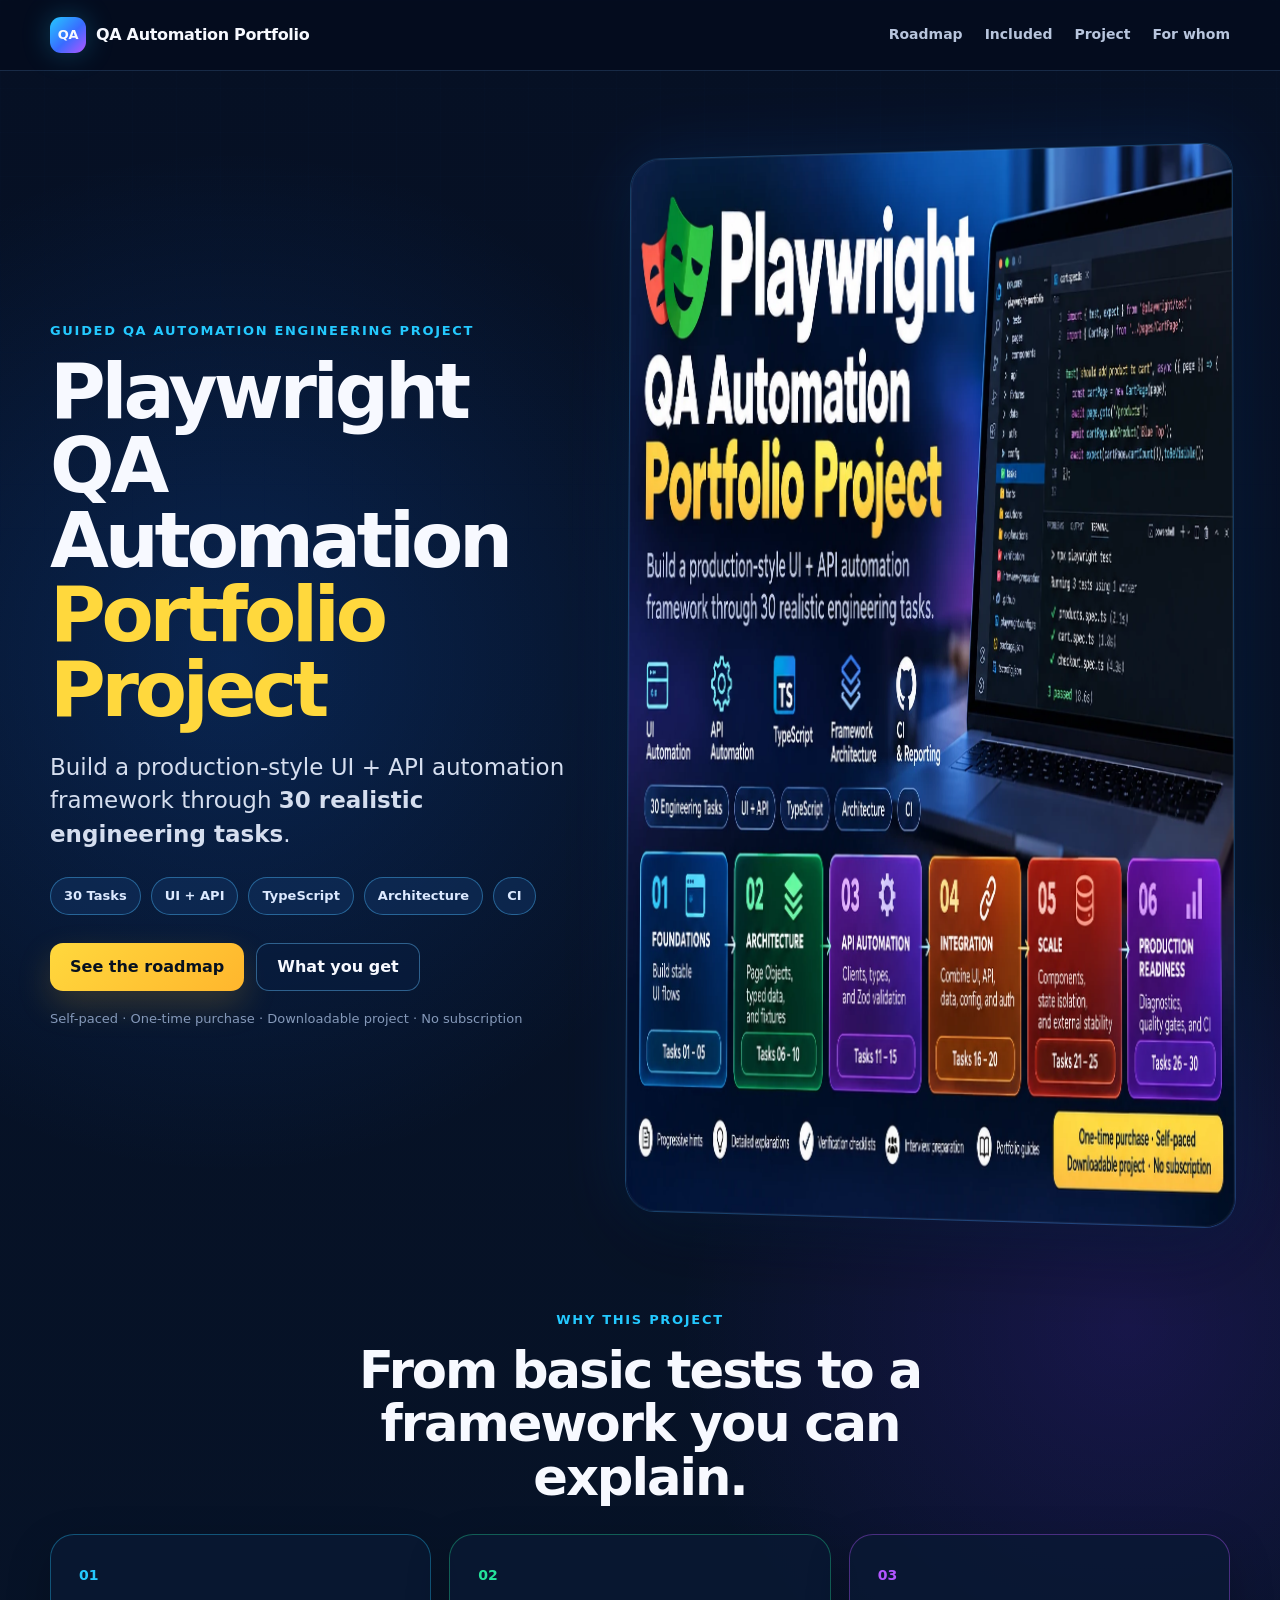
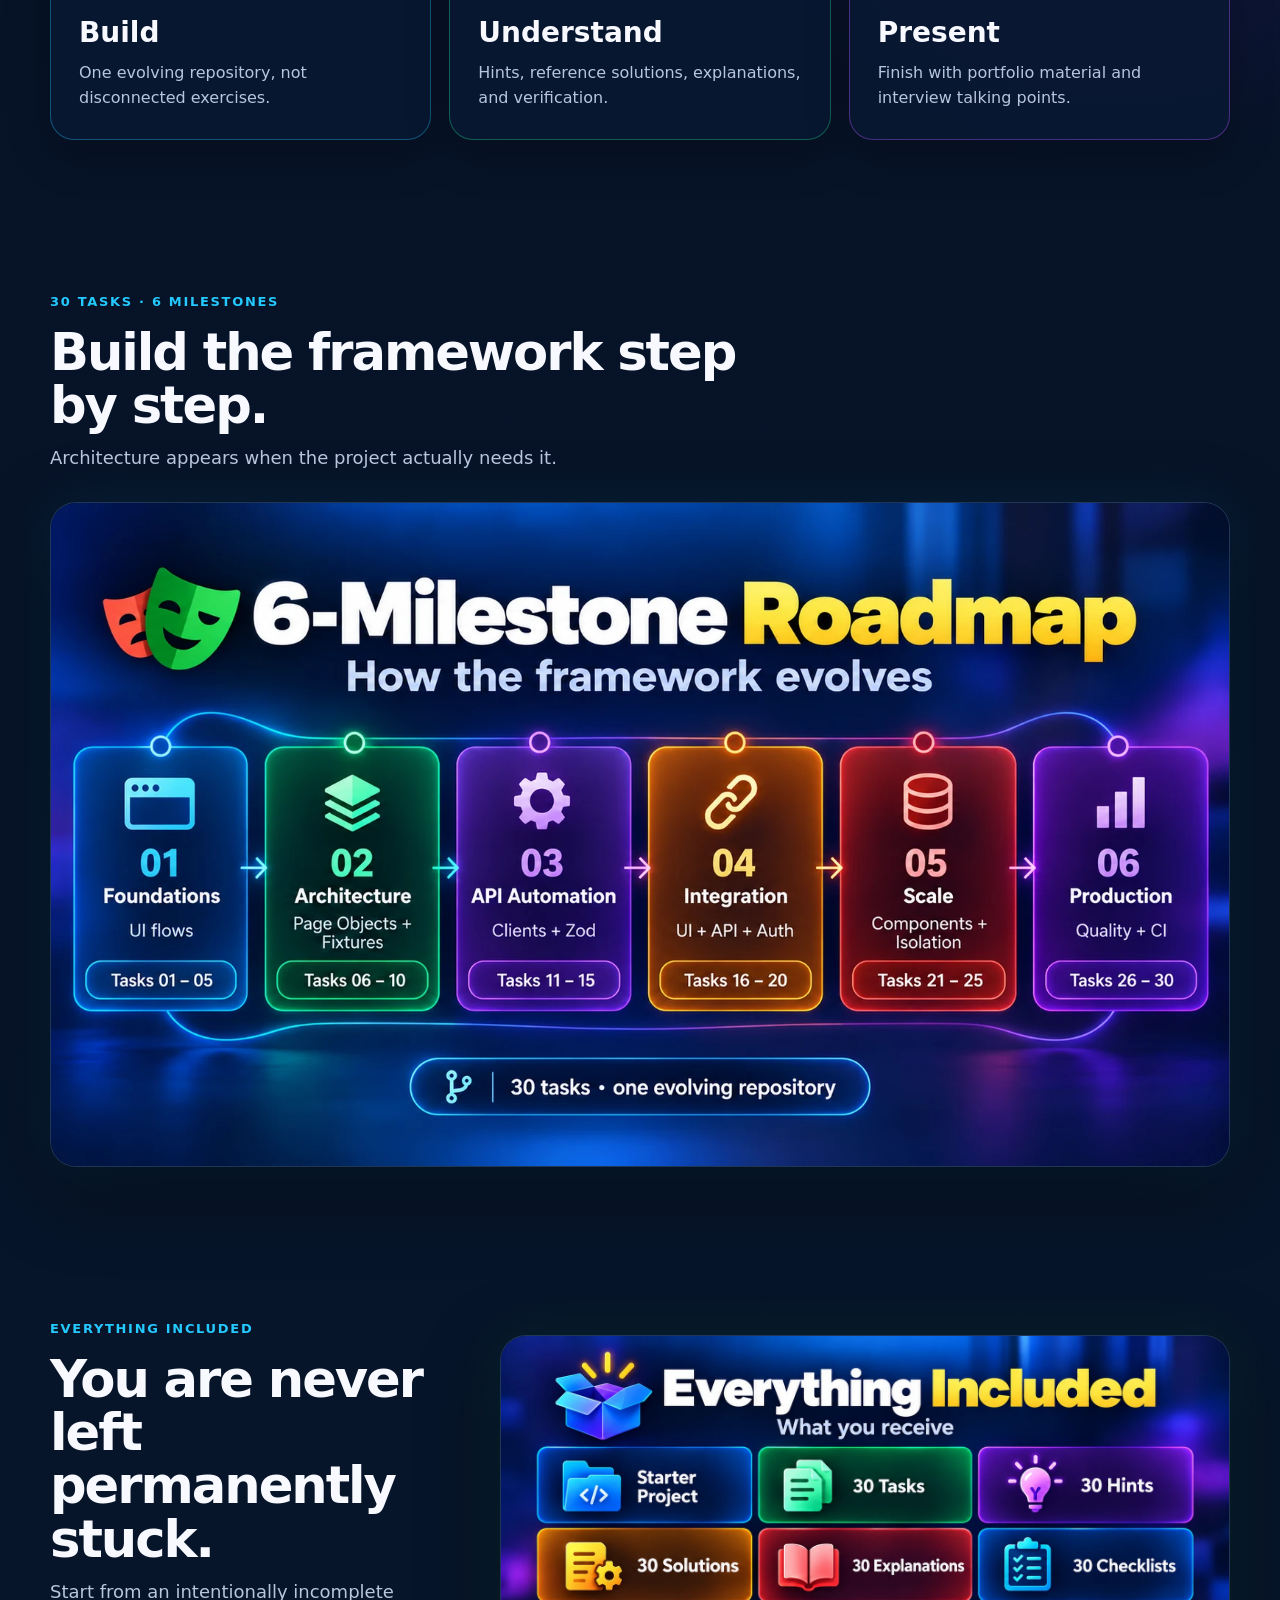
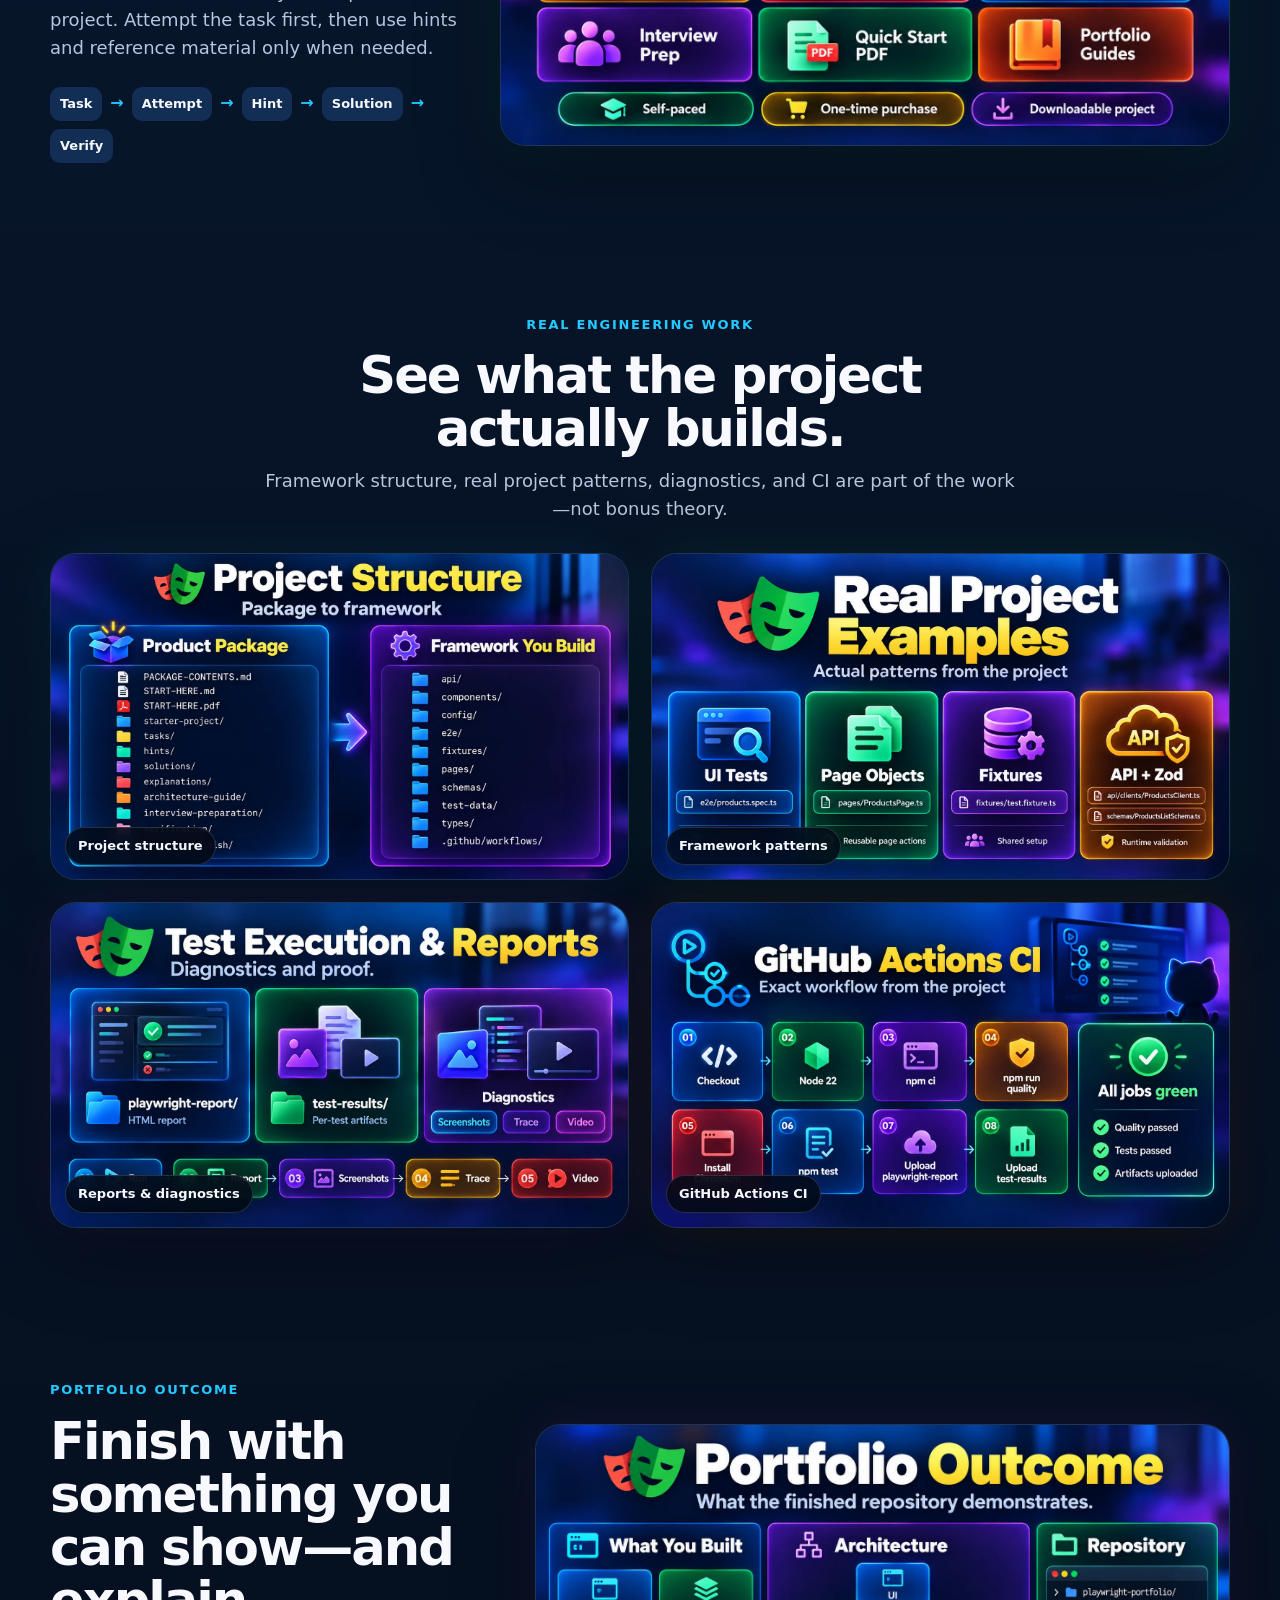
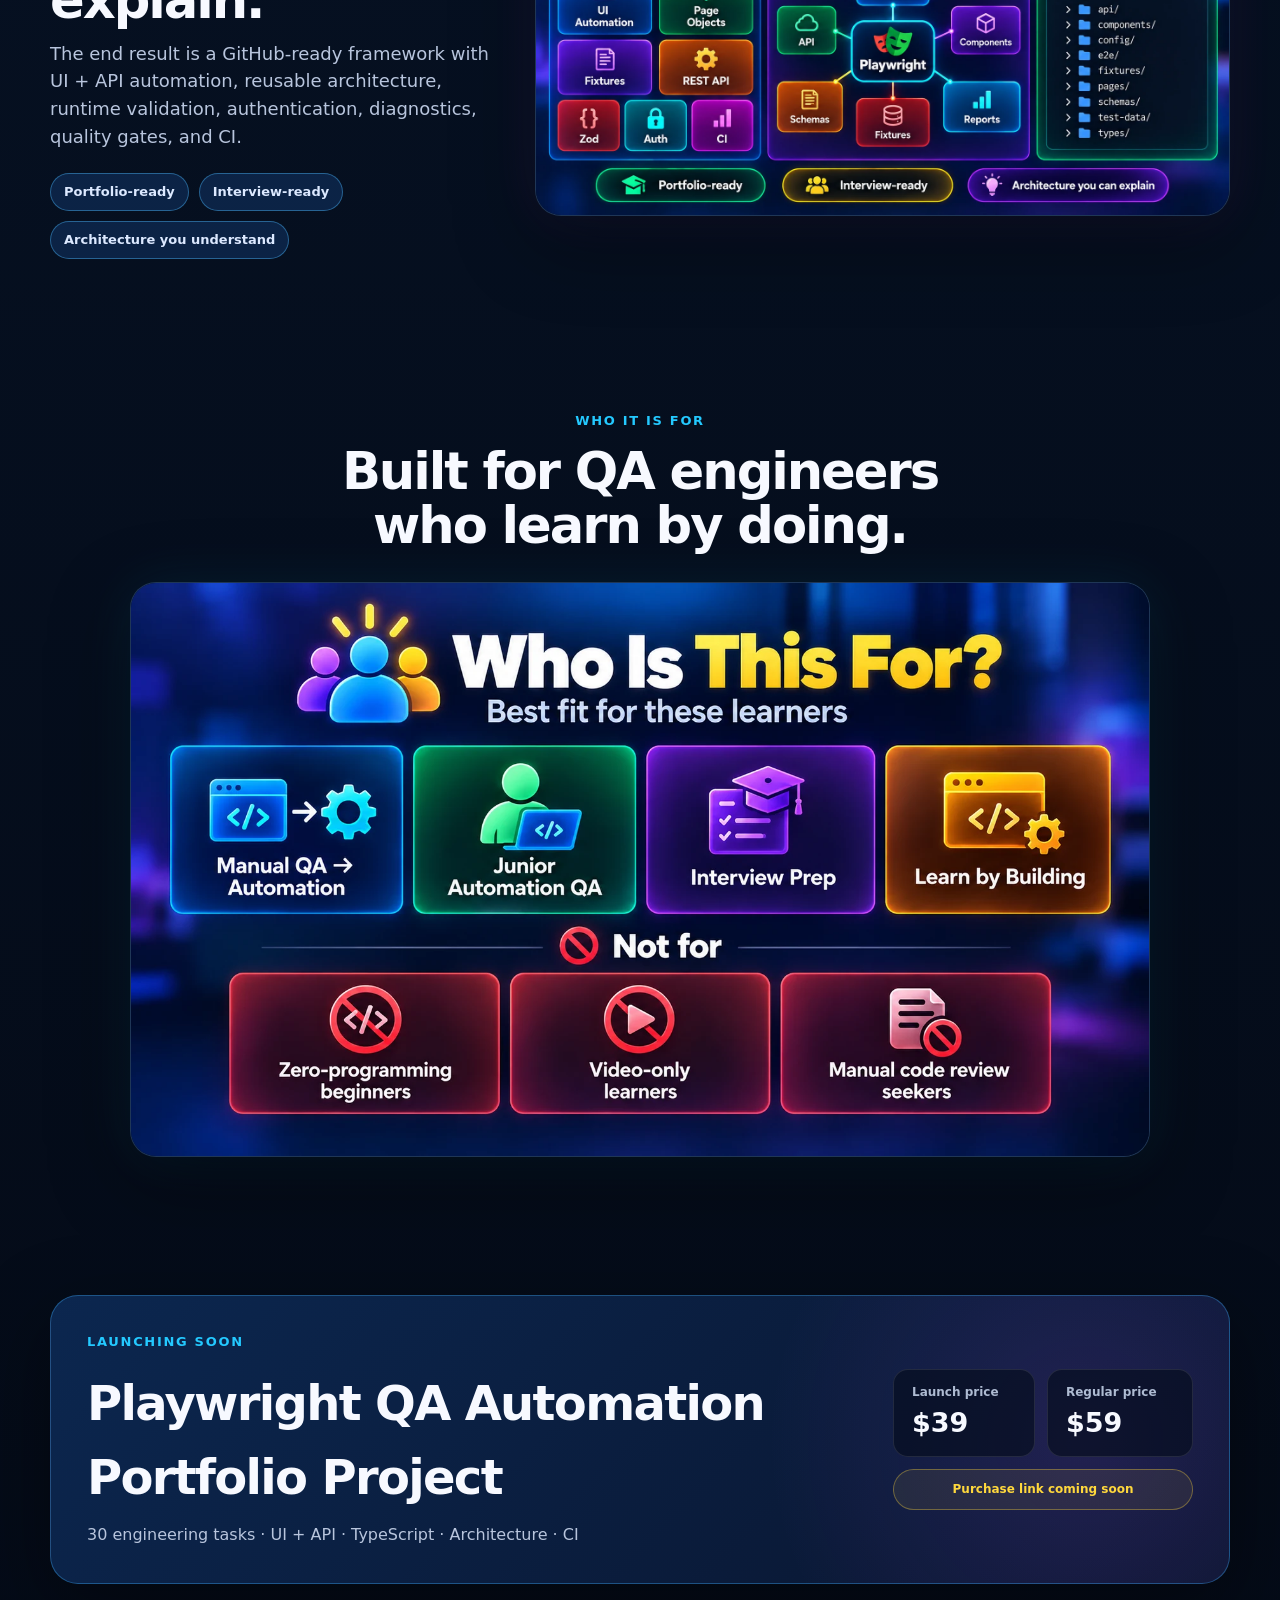
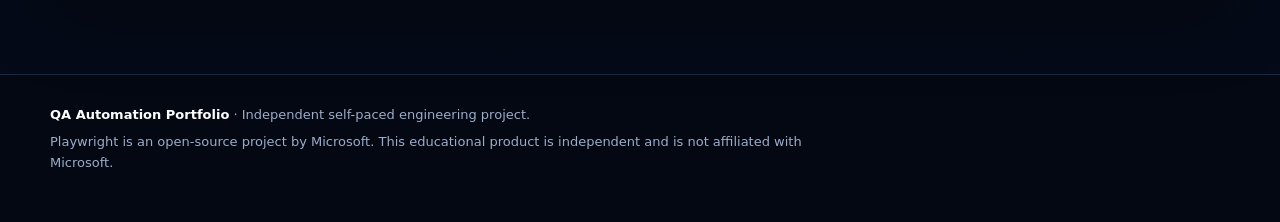
==== index.html @ 98fd11dc "Add files via upload" ====
<!doctype html>
<html lang="en">
<head>
  <meta charset="utf-8" />
  <meta name="viewport" content="width=device-width, initial-scale=1" />
  <meta name="theme-color" content="#071429" />
  <meta name="description" content="Playwright QA Automation Portfolio Project — a self-paced guided engineering project with 30 realistic tasks covering UI, API, architecture, diagnostics, quality, CI, and portfolio preparation." />
  <title>Playwright QA Automation Portfolio Project</title>
  <link rel="icon" href="assets/favicon.svg" type="image/svg+xml" />
  <link rel="stylesheet" href="styles.css" />
</head>
<body>
  <header class="site-header">
    <div class="shell nav-wrap">
      <a class="brand" href="#top" aria-label="QA Automation Portfolio home">
        <span class="brand-mark">QA</span>
        <span>QA Automation Portfolio</span>
      </a>
      <nav class="nav" aria-label="Primary navigation">
        <a href="#roadmap">Roadmap</a>
        <a href="#included">Included</a>
        <a href="#proof">Project</a>
        <a href="#audience">For whom</a>
      </nav>
    </div>
  </header>

  <main id="top">
    <section class="hero shell">
      <div class="hero-copy">
        <p class="eyebrow">Guided QA Automation Engineering Project</p>
        <h1>Playwright QA Automation <span>Portfolio Project</span></h1>
        <p class="hero-lead">
          Build a production-style UI + API automation framework through
          <strong>30 realistic engineering tasks</strong>.
        </p>
        <div class="chip-row" aria-label="Project topics">
          <span>30 Tasks</span>
          <span>UI + API</span>
          <span>TypeScript</span>
          <span>Architecture</span>
          <span>CI</span>
        </div>
        <div class="hero-actions">
          <a class="button primary" href="#roadmap">See the roadmap</a>
          <a class="button secondary" href="#included">What you get</a>
        </div>
        <p class="microcopy">Self-paced · One-time purchase · Downloadable project · No subscription</p>
      </div>
      <div class="hero-media">
        <img src="assets/hero.webp" alt="Playwright QA Automation Portfolio Project overview" width="1600" height="1067" />
      </div>
    </section>

    <section class="section shell compact-section" aria-labelledby="why-title">
      <div class="section-heading centered">
        <p class="eyebrow">Why this project</p>
        <h2 id="why-title">From basic tests to a framework you can explain.</h2>
      </div>
      <div class="benefit-grid">
        <article class="benefit card-blue">
          <span class="benefit-number">01</span>
          <h3>Build</h3>
          <p>One evolving repository, not disconnected exercises.</p>
        </article>
        <article class="benefit card-green">
          <span class="benefit-number">02</span>
          <h3>Understand</h3>
          <p>Hints, reference solutions, explanations, and verification.</p>
        </article>
        <article class="benefit card-purple">
          <span class="benefit-number">03</span>
          <h3>Present</h3>
          <p>Finish with portfolio material and interview talking points.</p>
        </article>
      </div>
    </section>

    <section id="roadmap" class="section shell">
      <div class="section-heading">
        <p class="eyebrow">30 tasks · 6 milestones</p>
        <h2>Build the framework step by step.</h2>
        <p>Architecture appears when the project actually needs it.</p>
      </div>
      <figure class="visual-frame glow-blue">
        <img src="assets/roadmap.webp" alt="Six milestone roadmap from Playwright foundations to production readiness" loading="lazy" />
      </figure>
    </section>

    <section id="included" class="section shell split-section">
      <div class="section-heading split-copy">
        <p class="eyebrow">Everything included</p>
        <h2>You are never left permanently stuck.</h2>
        <p>
          Start from an intentionally incomplete project. Attempt the task first,
          then use hints and reference material only when needed.
        </p>
        <div class="flow-line" aria-label="Recommended task flow">
          <span>Task</span><b>→</b><span>Attempt</span><b>→</b><span>Hint</span><b>→</b><span>Solution</span><b>→</b><span>Verify</span>
        </div>
      </div>
      <figure class="visual-frame glow-green">
        <img src="assets/included.webp" alt="Contents of the downloadable QA Automation project package" loading="lazy" />
      </figure>
    </section>

    <section id="proof" class="section shell">
      <div class="section-heading centered narrow">
        <p class="eyebrow">Real engineering work</p>
        <h2>See what the project actually builds.</h2>
        <p>Framework structure, real project patterns, diagnostics, and CI are part of the work—not bonus theory.</p>
      </div>

      <div class="proof-grid">
        <figure class="visual-frame proof-card glow-blue">
          <img src="assets/structure.webp" alt="Product package and final framework folder structure" loading="lazy" />
          <figcaption>Project structure</figcaption>
        </figure>
        <figure class="visual-frame proof-card glow-green">
          <img src="assets/examples.webp" alt="Examples of UI tests, Page Objects, fixtures, API client and Zod validation" loading="lazy" />
          <figcaption>Framework patterns</figcaption>
        </figure>
        <figure class="visual-frame proof-card glow-purple">
          <img src="assets/reports.webp" alt="Playwright reports and diagnostics workflow" loading="lazy" />
          <figcaption>Reports & diagnostics</figcaption>
        </figure>
        <figure class="visual-frame proof-card glow-orange">
          <img src="assets/ci.webp" alt="GitHub Actions CI workflow for the project" loading="lazy" />
          <figcaption>GitHub Actions CI</figcaption>
        </figure>
      </div>
    </section>

    <section class="section shell outcome-section">
      <div class="section-heading split-copy">
        <p class="eyebrow">Portfolio outcome</p>
        <h2>Finish with something you can show—and explain.</h2>
        <p>
          The end result is a GitHub-ready framework with UI + API automation,
          reusable architecture, runtime validation, authentication, diagnostics,
          quality gates, and CI.
        </p>
        <div class="outcome-tags">
          <span>Portfolio-ready</span>
          <span>Interview-ready</span>
          <span>Architecture you understand</span>
        </div>
      </div>
      <figure class="visual-frame glow-purple">
        <img src="assets/portfolio.webp" alt="Portfolio outcome of the Playwright QA Automation project" loading="lazy" />
      </figure>
    </section>

    <section id="audience" class="section shell">
      <div class="section-heading centered">
        <p class="eyebrow">Who it is for</p>
        <h2>Built for QA engineers who learn by doing.</h2>
      </div>
      <figure class="visual-frame glow-blue audience-frame">
        <img src="assets/audience.webp" alt="Audience fit: Manual QA moving to automation, Junior Automation QA, interview preparation, and hands-on learners" loading="lazy" />
      </figure>
    </section>

    <section class="section shell final-cta">
      <div>
        <p class="eyebrow">Launching soon</p>
        <h2>Playwright QA Automation Portfolio Project</h2>
        <p>30 engineering tasks · UI + API · TypeScript · Architecture · CI</p>
      </div>
      <div class="price-card">
        <div><span>Launch price</span><strong>$39</strong></div>
        <div><span>Regular price</span><strong>$59</strong></div>
        <span class="status-pill">Purchase link coming soon</span>
      </div>
    </section>
  </main>

  <footer class="site-footer">
    <div class="shell footer-inner">
      <p><strong>QA Automation Portfolio</strong> · Independent self-paced engineering project.</p>
      <p class="footer-note">Playwright is an open-source project by Microsoft. This educational product is independent and is not affiliated with Microsoft.</p>
    </div>
  </footer>
</body>
</html>
---- styles.css ----
:root {
  --bg: #050d1d;
  --bg-2: #08162e;
  --panel: rgba(10, 25, 52, 0.78);
  --panel-strong: rgba(10, 24, 49, 0.94);
  --text: #f7f9ff;
  --muted: #b8c5dd;
  --blue: #24c9ff;
  --green: #24e49b;
  --purple: #b356ff;
  --orange: #ff9d2d;
  --yellow: #ffd83d;
  --red: #ff5068;
  --line: rgba(120, 181, 255, 0.18);
  --shadow: 0 24px 80px rgba(0, 0, 0, 0.38);
  --radius: 24px;
  --shell: 1180px;
}

* { box-sizing: border-box; }
html { scroll-behavior: smooth; }
body {
  margin: 0;
  color: var(--text);
  background:
    radial-gradient(circle at 18% 10%, rgba(21, 116, 255, 0.20), transparent 32rem),
    radial-gradient(circle at 88% 20%, rgba(113, 43, 255, 0.16), transparent 28rem),
    linear-gradient(180deg, #061024 0%, #07152a 48%, #040a16 100%);
  font-family: Inter, ui-sans-serif, system-ui, -apple-system, BlinkMacSystemFont, "Segoe UI", sans-serif;
  line-height: 1.55;
  overflow-x: hidden;
}
body::before {
  content: "";
  position: fixed;
  inset: 0;
  pointer-events: none;
  opacity: .20;
  background-image:
    linear-gradient(rgba(95, 172, 255, .08) 1px, transparent 1px),
    linear-gradient(90deg, rgba(95, 172, 255, .08) 1px, transparent 1px);
  background-size: 44px 44px;
  mask-image: linear-gradient(to bottom, black, transparent 78%);
}
img { display: block; max-width: 100%; }
a { color: inherit; }
.shell { width: min(var(--shell), calc(100% - 40px)); margin-inline: auto; }

.site-header {
  position: sticky;
  top: 0;
  z-index: 20;
  backdrop-filter: blur(16px);
  background: rgba(5, 13, 29, .76);
  border-bottom: 1px solid var(--line);
}
.nav-wrap {
  min-height: 70px;
  display: flex;
  align-items: center;
  justify-content: space-between;
  gap: 24px;
}
.brand {
  display: inline-flex;
  align-items: center;
  gap: 10px;
  text-decoration: none;
  font-weight: 800;
  letter-spacing: -.02em;
}
.brand-mark {
  display: grid;
  place-items: center;
  width: 36px;
  height: 36px;
  border-radius: 11px;
  background: linear-gradient(135deg, var(--blue), #396bff 55%, var(--purple));
  box-shadow: 0 0 28px rgba(36, 201, 255, .26);
  font-size: 13px;
}
.nav { display: flex; gap: 22px; flex-wrap: wrap; }
.nav a { color: var(--muted); text-decoration: none; font-size: 14px; font-weight: 700; }
.nav a:hover { color: white; }

.hero {
  min-height: 720px;
  padding-block: 76px 56px;
  display: grid;
  grid-template-columns: .92fr 1.08fr;
  align-items: center;
  gap: 54px;
}
.hero-copy { position: relative; z-index: 2; }
.eyebrow {
  margin: 0 0 14px;
  color: var(--blue);
  font-size: 13px;
  font-weight: 900;
  letter-spacing: .13em;
  text-transform: uppercase;
}
h1, h2, h3, p { margin-top: 0; }
h1 {
  margin-bottom: 24px;
  font-size: clamp(44px, 6vw, 76px);
  line-height: .98;
  letter-spacing: -.055em;
}
h1 span { color: var(--yellow); }
.hero-lead {
  max-width: 650px;
  margin-bottom: 26px;
  color: #d5deef;
  font-size: clamp(18px, 2vw, 23px);
  line-height: 1.45;
}
.chip-row, .outcome-tags {
  display: flex;
  gap: 10px;
  flex-wrap: wrap;
}
.chip-row span, .outcome-tags span {
  padding: 8px 13px;
  border: 1px solid rgba(77, 188, 255, .42);
  border-radius: 999px;
  background: rgba(16, 47, 91, .65);
  color: #dce9ff;
  font-size: 13px;
  font-weight: 800;
}
.hero-actions { display: flex; gap: 12px; margin-top: 28px; flex-wrap: wrap; }
.button {
  display: inline-flex;
  align-items: center;
  justify-content: center;
  min-height: 48px;
  padding: 0 20px;
  border-radius: 13px;
  text-decoration: none;
  font-weight: 900;
  transition: transform .18s ease, box-shadow .18s ease, border-color .18s ease;
}
.button:hover { transform: translateY(-2px); }
.button.primary {
  color: #07111f;
  background: linear-gradient(135deg, var(--yellow), #ffb62d);
  box-shadow: 0 14px 34px rgba(255, 190, 35, .18);
}
.button.secondary { border: 1px solid rgba(101, 194, 255, .42); background: rgba(9, 29, 61, .72); }
.microcopy { margin-top: 18px; color: #8599b9; font-size: 13px; }
.hero-media {
  position: relative;
  border-radius: 30px;
  overflow: hidden;
  box-shadow: var(--shadow), 0 0 70px rgba(26, 116, 255, .18);
  border: 1px solid rgba(63, 169, 255, .32);
  transform: perspective(1300px) rotateY(-4deg) rotateX(1deg);
}
.hero-media::after {
  content: "";
  position: absolute;
  inset: 0;
  border-radius: inherit;
  box-shadow: inset 0 0 0 1px rgba(255,255,255,.05);
  pointer-events: none;
}

.section { padding-block: 76px; position: relative; }
.compact-section { padding-top: 38px; }
.section-heading { max-width: 700px; margin-bottom: 30px; }
.section-heading.centered { text-align: center; margin-inline: auto; }
.section-heading.narrow { max-width: 760px; }
.section-heading h2 {
  margin-bottom: 12px;
  font-size: clamp(34px, 4vw, 54px);
  line-height: 1.04;
  letter-spacing: -.04em;
}
.section-heading p:not(.eyebrow) { color: var(--muted); font-size: 18px; }

.benefit-grid { display: grid; grid-template-columns: repeat(3, 1fr); gap: 18px; }
.benefit {
  min-height: 190px;
  padding: 28px;
  border-radius: var(--radius);
  background: var(--panel);
  border: 1px solid rgba(255,255,255,.08);
  box-shadow: 0 16px 44px rgba(0,0,0,.22);
}
.benefit-number { display: inline-block; margin-bottom: 24px; font-weight: 900; font-size: 14px; }
.benefit h3 { margin-bottom: 7px; font-size: 28px; }
.benefit p { margin: 0; color: var(--muted); }
.card-blue { border-color: rgba(36,201,255,.35); }
.card-blue .benefit-number { color: var(--blue); }
.card-green { border-color: rgba(36,228,155,.35); }
.card-green .benefit-number { color: var(--green); }
.card-purple { border-color: rgba(179,86,255,.38); }
.card-purple .benefit-number { color: var(--purple); }

.visual-frame {
  margin: 0;
  overflow: hidden;
  border-radius: 26px;
  background: #071226;
  border: 1px solid rgba(118, 181, 255, .22);
  box-shadow: var(--shadow);
}
.visual-frame img { width: 100%; height: auto; }
.glow-blue { box-shadow: var(--shadow), 0 0 54px rgba(36,201,255,.10); }
.glow-green { box-shadow: var(--shadow), 0 0 54px rgba(36,228,155,.09); }
.glow-purple { box-shadow: var(--shadow), 0 0 54px rgba(179,86,255,.10); }
.glow-orange { box-shadow: var(--shadow), 0 0 54px rgba(255,157,45,.09); }

.split-section, .outcome-section {
  display: grid;
  grid-template-columns: .72fr 1.28fr;
  gap: 40px;
  align-items: center;
}
.outcome-section { grid-template-columns: .78fr 1.22fr; }
.split-copy { margin-bottom: 0; }
.flow-line {
  display: flex;
  align-items: center;
  flex-wrap: wrap;
  gap: 8px;
  margin-top: 25px;
}
.flow-line span { padding: 7px 10px; border-radius: 10px; background: rgba(24,57,105,.7); font-weight: 800; font-size: 13px; }
.flow-line b { color: var(--blue); }

.proof-grid { display: grid; grid-template-columns: repeat(2, minmax(0, 1fr)); gap: 22px; }
.proof-card { position: relative; }
.proof-card figcaption {
  position: absolute;
  left: 14px;
  bottom: 14px;
  padding: 8px 12px;
  border-radius: 999px;
  background: rgba(3, 10, 23, .86);
  border: 1px solid rgba(255,255,255,.14);
  font-size: 13px;
  font-weight: 900;
  backdrop-filter: blur(10px);
}
.outcome-tags { margin-top: 22px; }
.audience-frame { max-width: 1020px; margin-inline: auto; }

.final-cta {
  margin-block: 62px 90px;
  padding: 36px;
  display: grid;
  grid-template-columns: 1fr auto;
  gap: 30px;
  align-items: center;
  border-radius: 28px;
  background:
    radial-gradient(circle at 88% 50%, rgba(179,86,255,.14), transparent 20rem),
    linear-gradient(135deg, rgba(12, 41, 83, .94), rgba(10, 22, 48, .94));
  border: 1px solid rgba(64, 178, 255, .35);
  box-shadow: var(--shadow);
}
.final-cta h2 { margin-bottom: 8px; font-size: clamp(30px, 4vw, 48px); letter-spacing: -.035em; }
.final-cta p:not(.eyebrow) { color: var(--muted); margin-bottom: 0; }
.price-card { display: grid; grid-template-columns: repeat(2, auto); gap: 12px; min-width: 300px; }
.price-card > div {
  display: grid;
  padding: 13px 18px;
  border-radius: 15px;
  background: rgba(5, 13, 29, .66);
  border: 1px solid rgba(255,255,255,.10);
}
.price-card span { color: #aebbd2; font-size: 12px; font-weight: 800; }
.price-card strong { font-size: 27px; }
.status-pill {
  grid-column: 1 / -1;
  padding: 10px 14px;
  text-align: center;
  border-radius: 999px;
  border: 1px solid rgba(255,216,61,.35);
  background: rgba(255,216,61,.08);
  color: var(--yellow) !important;
}

.site-footer { border-top: 1px solid var(--line); background: rgba(3,8,18,.62); }
.footer-inner { padding-block: 30px 42px; }
.footer-inner p { margin-bottom: 7px; color: #9cadc8; font-size: 13px; }
.footer-inner strong { color: white; }
.footer-note { max-width: 760px; }

@media (max-width: 960px) {
  .nav { display: none; }
  .hero { min-height: 0; grid-template-columns: 1fr; padding-top: 56px; }
  .hero-media { transform: none; max-width: 820px; }
  .benefit-grid { grid-template-columns: 1fr; }
  .split-section, .outcome-section { grid-template-columns: 1fr; }
  .split-copy { max-width: 760px; }
  .final-cta { grid-template-columns: 1fr; }
  .price-card { width: fit-content; }
}

@media (max-width: 720px) {
  .shell { width: min(100% - 24px, var(--shell)); }
  .site-header { position: relative; }
  .nav-wrap { min-height: 62px; }
  .brand { font-size: 14px; }
  .hero { padding-block: 42px 34px; gap: 34px; }
  h1 { font-size: clamp(42px, 14vw, 62px); }
  .hero-lead { font-size: 18px; }
  .section { padding-block: 52px; }
  .section-heading h2 { font-size: 36px; }
  .proof-grid { grid-template-columns: 1fr; }
  .final-cta { margin-block: 36px 60px; padding: 24px; }
  .price-card { grid-template-columns: 1fr 1fr; min-width: 0; width: 100%; }
}

@media (prefers-reduced-motion: reduce) {
  html { scroll-behavior: auto; }
  .button { transition: none; }
}
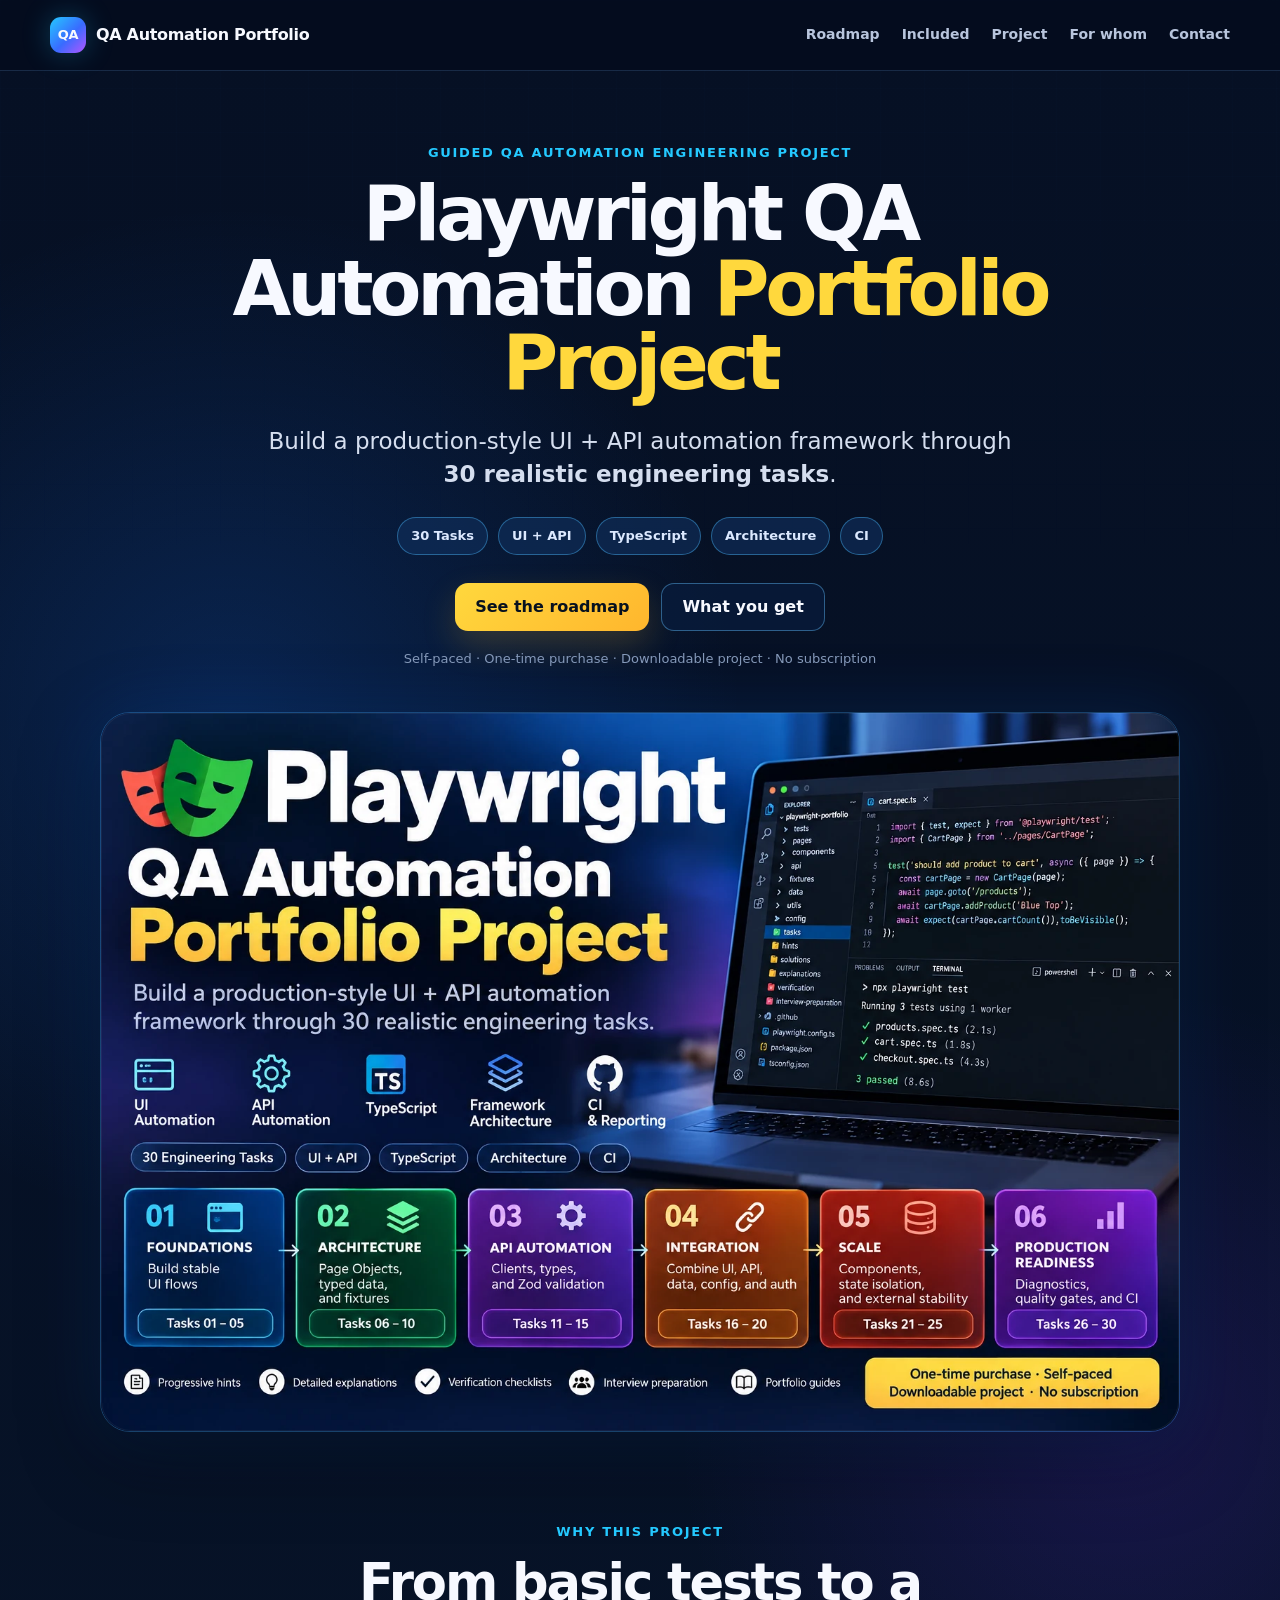
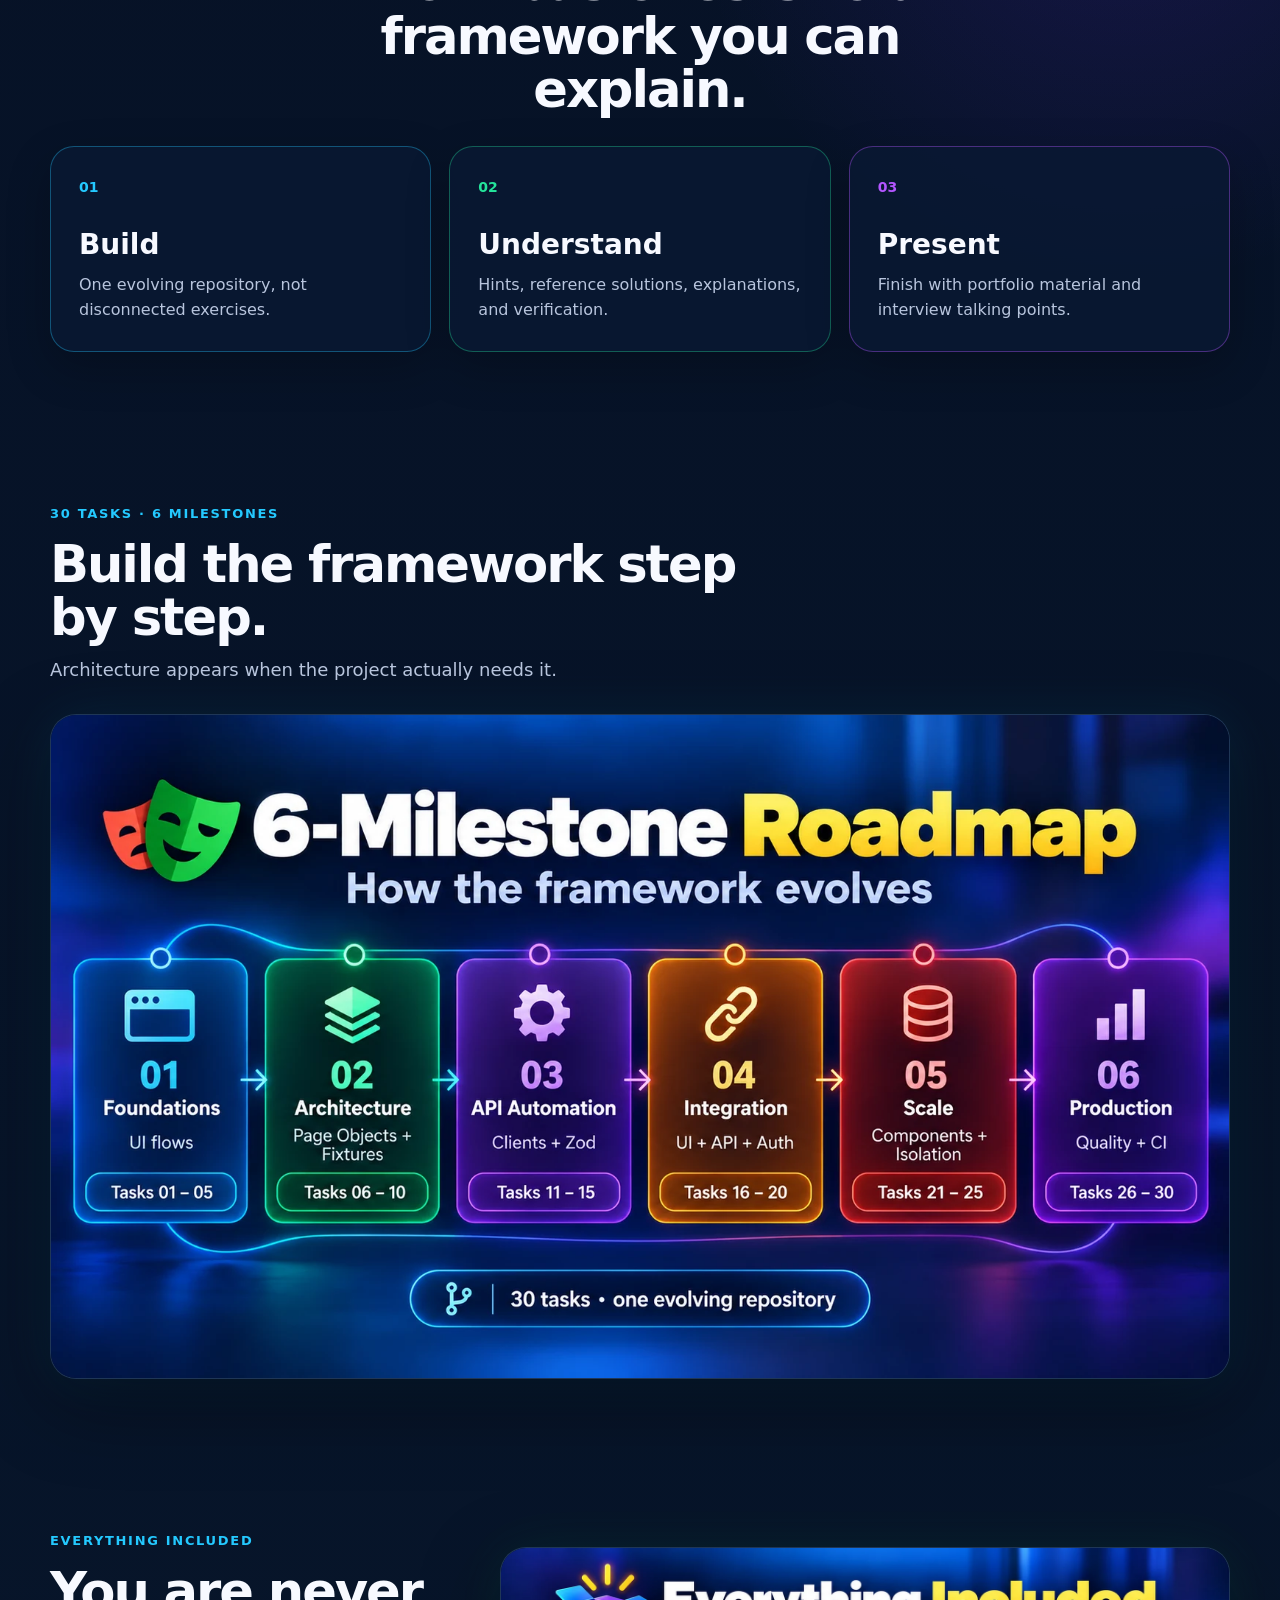
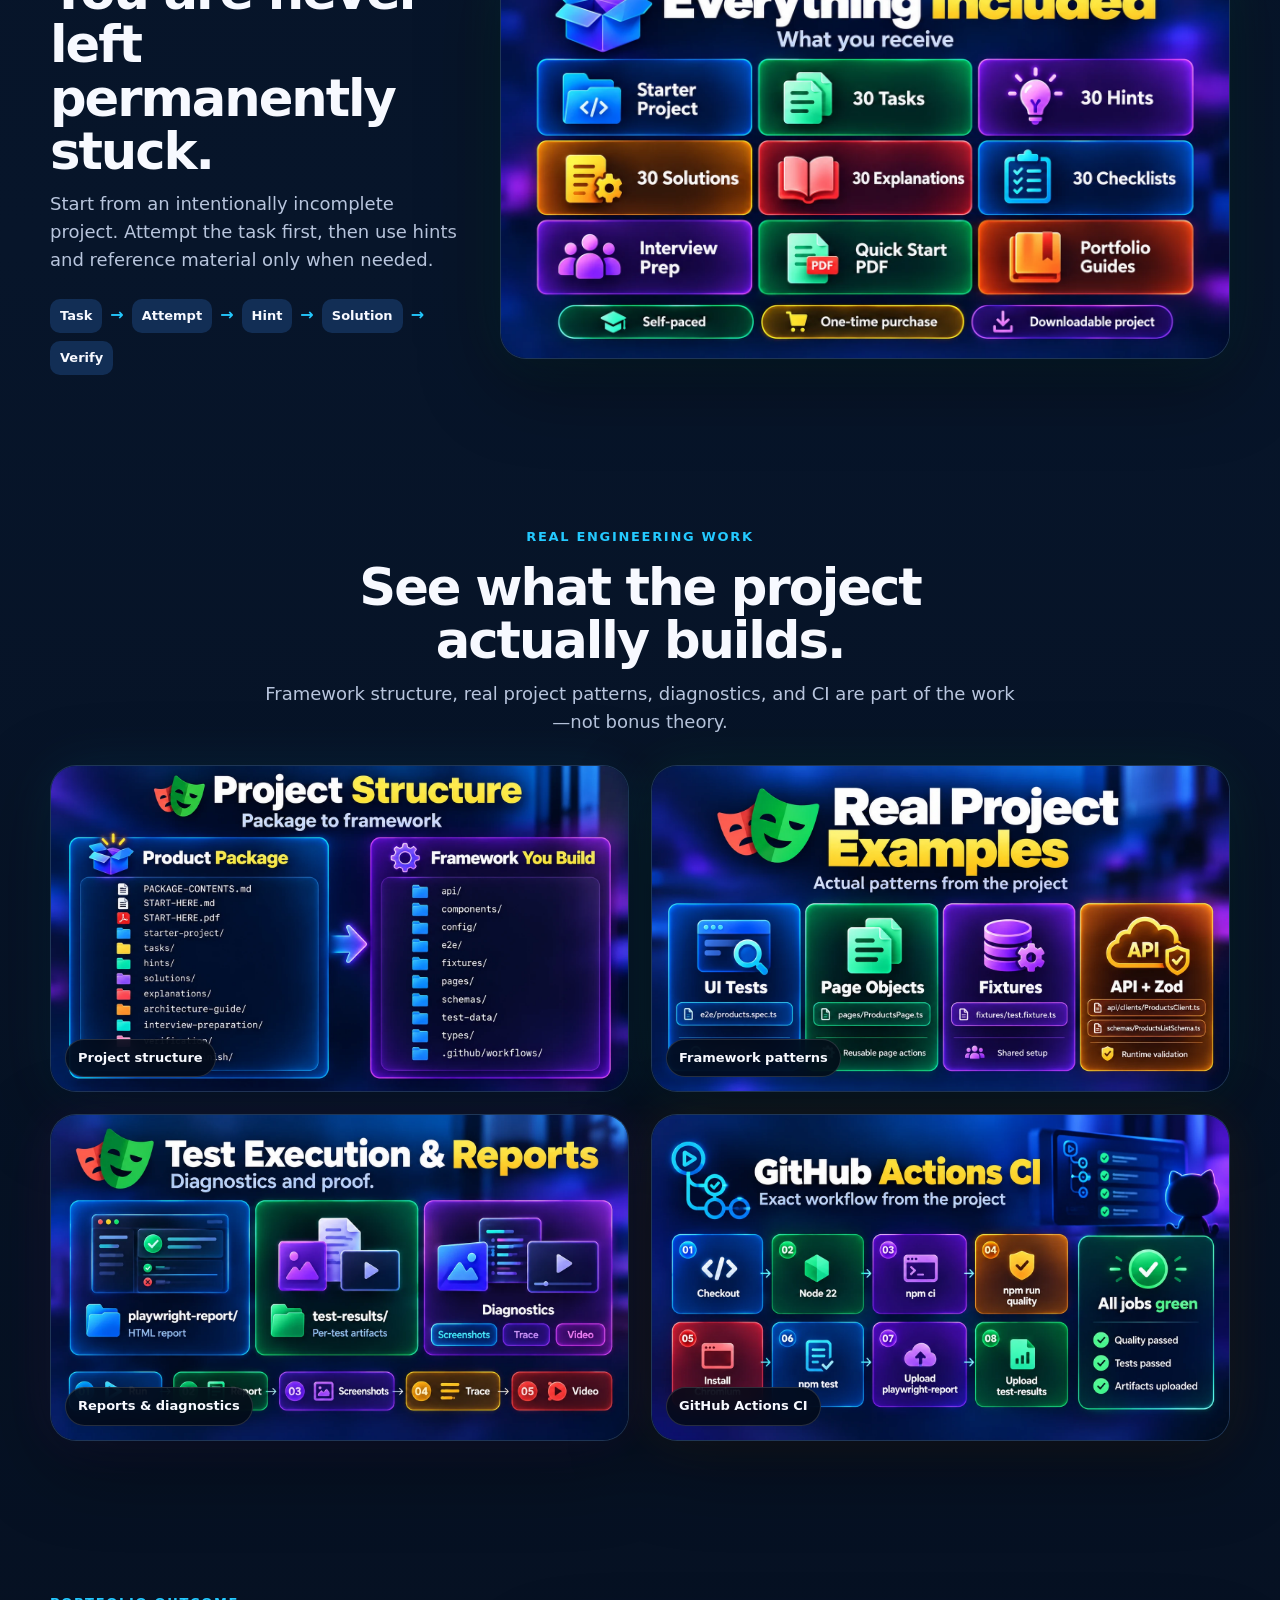
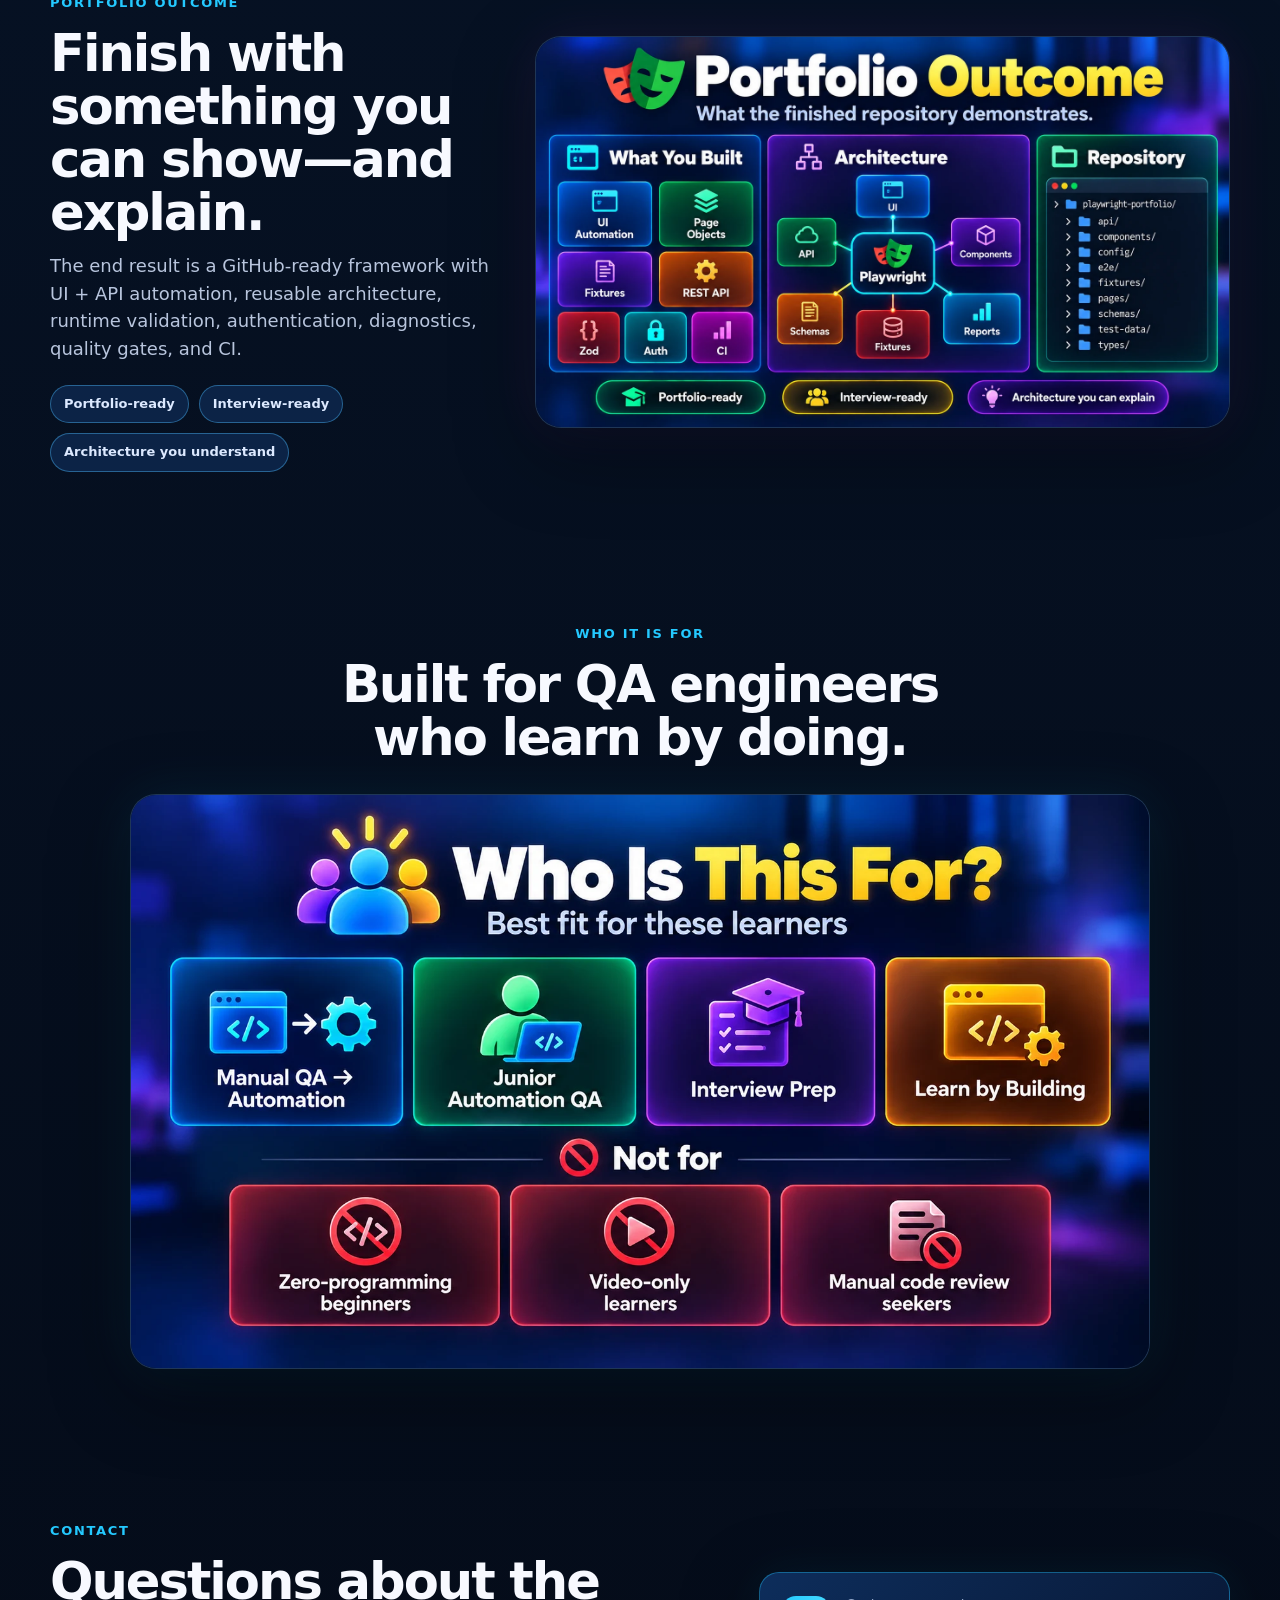
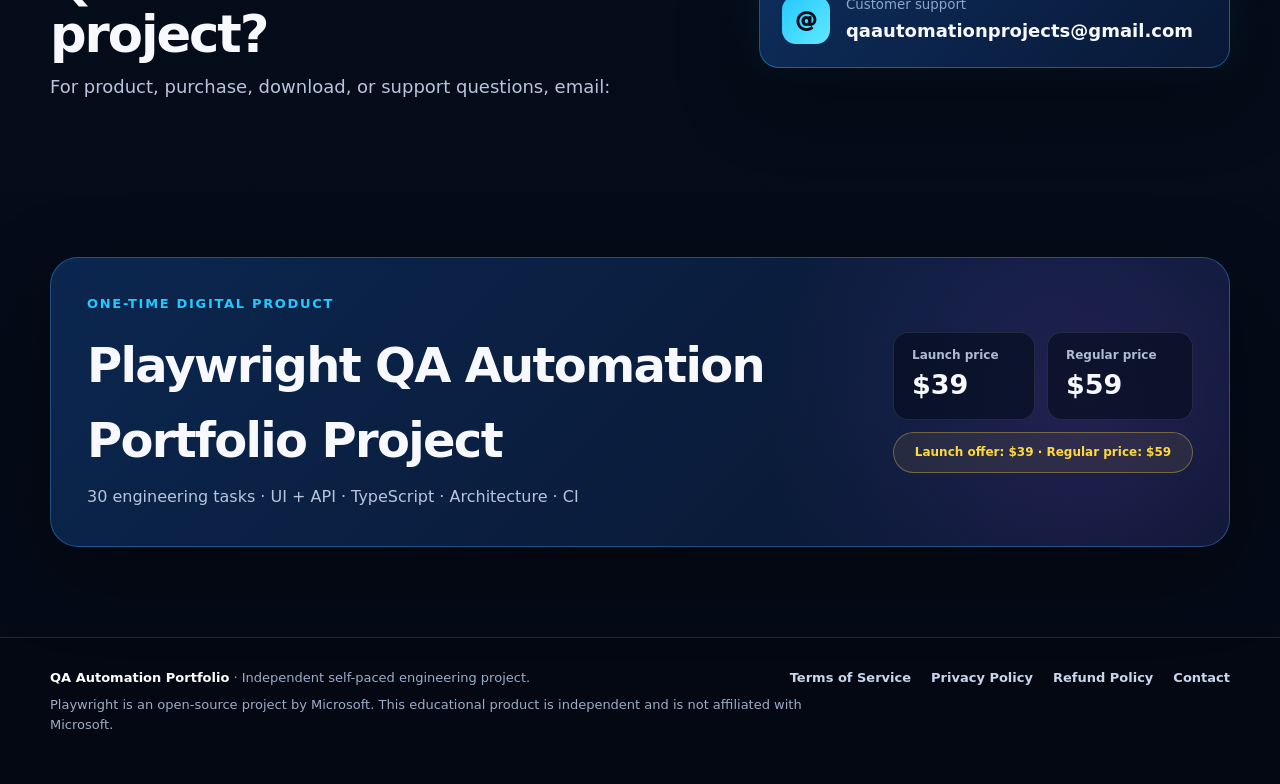
==== commit ba1742b9: "Add files via upload" ====
--- a/index.html
+++ b/index.html
@@ -21,6 +21,7 @@
         <a href="#included">Included</a>
         <a href="#proof">Project</a>
         <a href="#audience">For whom</a>
+        <a href="#contact">Contact</a>
       </nav>
     </div>
   </header>
@@ -47,8 +48,22 @@
         </div>
         <p class="microcopy">Self-paced · One-time purchase · Downloadable project · No subscription</p>
       </div>
-      <div class="hero-media">
+      <div class="hero-media hero-media-desktop">
         <img src="assets/hero.webp" alt="Playwright QA Automation Portfolio Project overview" width="1600" height="1067" />
+      </div>
+
+      <div class="mobile-hero-summary" aria-label="Project summary">
+        <div class="mobile-summary-main">
+          <span class="mobile-summary-number">30</span>
+          <span class="mobile-summary-label">Engineering Tasks</span>
+        </div>
+        <p>One evolving Playwright repository.</p>
+        <div class="mobile-summary-grid">
+          <span>UI + API</span>
+          <span>TypeScript</span>
+          <span>Architecture</span>
+          <span>CI</span>
+        </div>
       </div>
     </section>
 
@@ -161,23 +176,47 @@
       </figure>
     </section>
 
+
+    <section id="contact" class="section shell contact-section">
+      <div class="section-heading">
+        <p class="eyebrow">Contact</p>
+        <h2>Questions about the project?</h2>
+        <p>For product, purchase, download, or support questions, email:</p>
+      </div>
+      <a class="contact-card" href="mailto:qaautomationprojects@gmail.com">
+        <span class="contact-icon" aria-hidden="true">@</span>
+        <span>
+          <small>Customer support</small>
+          <strong>qaautomationprojects@gmail.com</strong>
+        </span>
+      </a>
+    </section>
+
     <section class="section shell final-cta">
       <div>
-        <p class="eyebrow">Launching soon</p>
+        <p class="eyebrow">One-time digital product</p>
         <h2>Playwright QA Automation Portfolio Project</h2>
         <p>30 engineering tasks · UI + API · TypeScript · Architecture · CI</p>
       </div>
       <div class="price-card">
         <div><span>Launch price</span><strong>$39</strong></div>
         <div><span>Regular price</span><strong>$59</strong></div>
-        <span class="status-pill">Purchase link coming soon</span>
+        <span class="status-pill">Launch offer: $39 · Regular price: $59</span>
       </div>
     </section>
   </main>
 
   <footer class="site-footer">
     <div class="shell footer-inner">
-      <p><strong>QA Automation Portfolio</strong> · Independent self-paced engineering project.</p>
+      <div class="footer-top">
+        <p><strong>QA Automation Portfolio</strong> · Independent self-paced engineering project.</p>
+        <nav class="footer-links" aria-label="Legal and contact links">
+          <a href="terms.html">Terms of Service</a>
+          <a href="privacy.html">Privacy Policy</a>
+          <a href="refunds.html">Refund Policy</a>
+          <a href="mailto:qaautomationprojects@gmail.com">Contact</a>
+        </nav>
+      </div>
       <p class="footer-note">Playwright is an open-source project by Microsoft. This educational product is independent and is not affiliated with Microsoft.</p>
     </div>
   </footer>
--- a/styles.css
+++ b/styles.css
@@ -84,14 +84,19 @@
 .nav a:hover { color: white; }
 
 .hero {
-  min-height: 720px;
-  padding-block: 76px 56px;
-  display: grid;
-  grid-template-columns: .92fr 1.08fr;
-  align-items: center;
-  gap: 54px;
-}
-.hero-copy { position: relative; z-index: 2; }
+  padding-block: 72px 52px;
+  display: flex;
+  flex-direction: column;
+  align-items: stretch;
+  gap: 42px;
+}
+.hero-copy {
+  position: relative;
+  z-index: 2;
+  width: min(920px, 100%);
+  margin-inline: auto;
+  text-align: center;
+}
 .eyebrow {
   margin: 0 0 14px;
   color: var(--blue);
@@ -109,8 +114,8 @@
 }
 h1 span { color: var(--yellow); }
 .hero-lead {
-  max-width: 650px;
-  margin-bottom: 26px;
+  max-width: 760px;
+  margin: 0 auto 26px;
   color: #d5deef;
   font-size: clamp(18px, 2vw, 23px);
   line-height: 1.45;
@@ -120,6 +125,7 @@
   gap: 10px;
   flex-wrap: wrap;
 }
+.hero .chip-row { justify-content: center; }
 .chip-row span, .outcome-tags span {
   padding: 8px 13px;
   border: 1px solid rgba(77, 188, 255, .42);
@@ -129,7 +135,7 @@
   font-size: 13px;
   font-weight: 800;
 }
-.hero-actions { display: flex; gap: 12px; margin-top: 28px; flex-wrap: wrap; }
+.hero-actions { display: flex; gap: 12px; margin-top: 28px; flex-wrap: wrap; justify-content: center; }
 .button {
   display: inline-flex;
   align-items: center;
@@ -148,14 +154,19 @@
   box-shadow: 0 14px 34px rgba(255, 190, 35, .18);
 }
 .button.secondary { border: 1px solid rgba(101, 194, 255, .42); background: rgba(9, 29, 61, .72); }
-.microcopy { margin-top: 18px; color: #8599b9; font-size: 13px; }
+.microcopy { margin: 18px auto 0; color: #8599b9; font-size: 13px; }
 .hero-media {
   position: relative;
+  width: min(1080px, 100%);
+  margin-inline: auto;
   border-radius: 30px;
   overflow: hidden;
   box-shadow: var(--shadow), 0 0 70px rgba(26, 116, 255, .18);
   border: 1px solid rgba(63, 169, 255, .32);
-  transform: perspective(1300px) rotateY(-4deg) rotateX(1deg);
+}
+.hero-media img {
+  width: 100%;
+  height: auto;
 }
 .hero-media::after {
   content: "";
@@ -291,8 +302,8 @@
 
 @media (max-width: 960px) {
   .nav { display: none; }
-  .hero { min-height: 0; grid-template-columns: 1fr; padding-top: 56px; }
-  .hero-media { transform: none; max-width: 820px; }
+  .hero { padding-top: 56px; }
+  .hero-media { max-width: 920px; }
   .benefit-grid { grid-template-columns: 1fr; }
   .split-section, .outcome-section { grid-template-columns: 1fr; }
   .split-copy { max-width: 760px; }
@@ -307,7 +318,7 @@
   .brand { font-size: 14px; }
   .hero { padding-block: 42px 34px; gap: 34px; }
   h1 { font-size: clamp(42px, 14vw, 62px); }
-  .hero-lead { font-size: 18px; }
+.hero-lead { font-size: 18px; }
   .section { padding-block: 52px; }
   .section-heading h2 { font-size: 36px; }
   .proof-grid { grid-template-columns: 1fr; }
@@ -319,3 +330,141 @@
   html { scroll-behavior: auto; }
   .button { transition: none; }
 }
+
+
+/* v3: Paddle-ready contact/legal pages and mobile hero */
+.mobile-hero-summary { display: none; }
+
+.contact-section {
+  display: grid;
+  grid-template-columns: 1fr minmax(320px, .7fr);
+  gap: 36px;
+  align-items: center;
+}
+.contact-section .section-heading { margin-bottom: 0; }
+.contact-card {
+  display: flex;
+  align-items: center;
+  gap: 16px;
+  padding: 22px;
+  border-radius: 20px;
+  text-decoration: none;
+  background: linear-gradient(135deg, rgba(14, 48, 96, .94), rgba(9, 25, 55, .94));
+  border: 1px solid rgba(36, 201, 255, .38);
+  box-shadow: var(--shadow), 0 0 44px rgba(36, 201, 255, .08);
+}
+.contact-card:hover { border-color: rgba(36, 201, 255, .72); }
+.contact-icon {
+  width: 48px;
+  height: 48px;
+  flex: 0 0 48px;
+  display: grid;
+  place-items: center;
+  border-radius: 14px;
+  color: #05111f;
+  background: linear-gradient(135deg, var(--blue), #61e8ff);
+  font-weight: 1000;
+  font-size: 22px;
+}
+.contact-card small { display: block; color: #8fa5c8; margin-bottom: 2px; }
+.contact-card strong { font-size: 18px; overflow-wrap: anywhere; }
+
+.footer-top {
+  display: flex;
+  justify-content: space-between;
+  align-items: flex-start;
+  gap: 24px;
+}
+.footer-links { display: flex; flex-wrap: wrap; gap: 14px 20px; }
+.footer-links a { color: #c8d6ed; text-decoration: none; font-size: 13px; font-weight: 800; }
+.footer-links a:hover { color: white; }
+
+.legal-main { padding-block: 70px 90px; }
+.legal-card {
+  max-width: 900px;
+  padding: clamp(26px, 5vw, 54px);
+  border-radius: 28px;
+  background: rgba(8, 22, 47, .88);
+  border: 1px solid rgba(92, 176, 255, .24);
+  box-shadow: var(--shadow);
+}
+.legal-card h1 {
+  font-size: clamp(42px, 7vw, 68px);
+  margin-bottom: 10px;
+}
+.legal-updated { color: #8fa5c8; font-size: 14px; margin-bottom: 26px; }
+.legal-intro { color: #d5deef; font-size: 19px; max-width: 760px; }
+.legal-card section { padding-top: 28px; border-top: 1px solid rgba(120,181,255,.14); margin-top: 28px; }
+.legal-card section h2 { font-size: 25px; margin-bottom: 10px; }
+.legal-card section p { color: #bdc9de; }
+.legal-card a { color: #6bdcff; }
+
+@media (max-width: 960px) {
+  .contact-section { grid-template-columns: 1fr; }
+  .contact-card { max-width: 600px; }
+  .legal-nav { display: flex; }
+}
+
+@media (max-width: 720px) {
+  .hero-media-desktop { display: none; }
+  .mobile-hero-summary {
+    display: block;
+    width: 100%;
+    padding: 24px 18px 20px;
+    border-radius: 24px;
+    text-align: center;
+    background:
+      radial-gradient(circle at 50% 0%, rgba(36, 201, 255, .15), transparent 16rem),
+      linear-gradient(145deg, rgba(11, 38, 80, .98), rgba(8, 19, 43, .98));
+    border: 1px solid rgba(56, 188, 255, .38);
+    box-shadow: var(--shadow), 0 0 44px rgba(36, 201, 255, .10);
+  }
+  .mobile-summary-main {
+    display: flex;
+    justify-content: center;
+    align-items: baseline;
+    gap: 12px;
+  }
+  .mobile-summary-number {
+    color: var(--yellow);
+    font-size: 52px;
+    line-height: 1;
+    font-weight: 1000;
+    letter-spacing: -.05em;
+  }
+  .mobile-summary-label {
+    max-width: 150px;
+    text-align: left;
+    font-size: 20px;
+    line-height: 1.05;
+    font-weight: 900;
+  }
+  .mobile-hero-summary p {
+    margin: 14px 0 18px;
+    color: #b8c5dd;
+    font-size: 15px;
+  }
+  .mobile-summary-grid {
+    display: grid;
+    grid-template-columns: 1fr 1fr;
+    gap: 8px;
+  }
+  .mobile-summary-grid span {
+    padding: 9px 8px;
+    border-radius: 11px;
+    background: rgba(20, 55, 104, .72);
+    border: 1px solid rgba(78, 183, 255, .25);
+    color: #e1edff;
+    font-size: 13px;
+    font-weight: 850;
+  }
+  .footer-top { flex-direction: column; }
+  .footer-links { gap: 10px 16px; }
+  .contact-card { padding: 18px; }
+  .contact-card strong { font-size: 15px; }
+  .legal-main { padding-block: 36px 60px; }
+  .legal-card { padding: 24px 18px; border-radius: 20px; }
+  .legal-card h1 { font-size: 42px; }
+  .legal-card section h2 { font-size: 22px; }
+  .legal-nav { display: none; }
+}
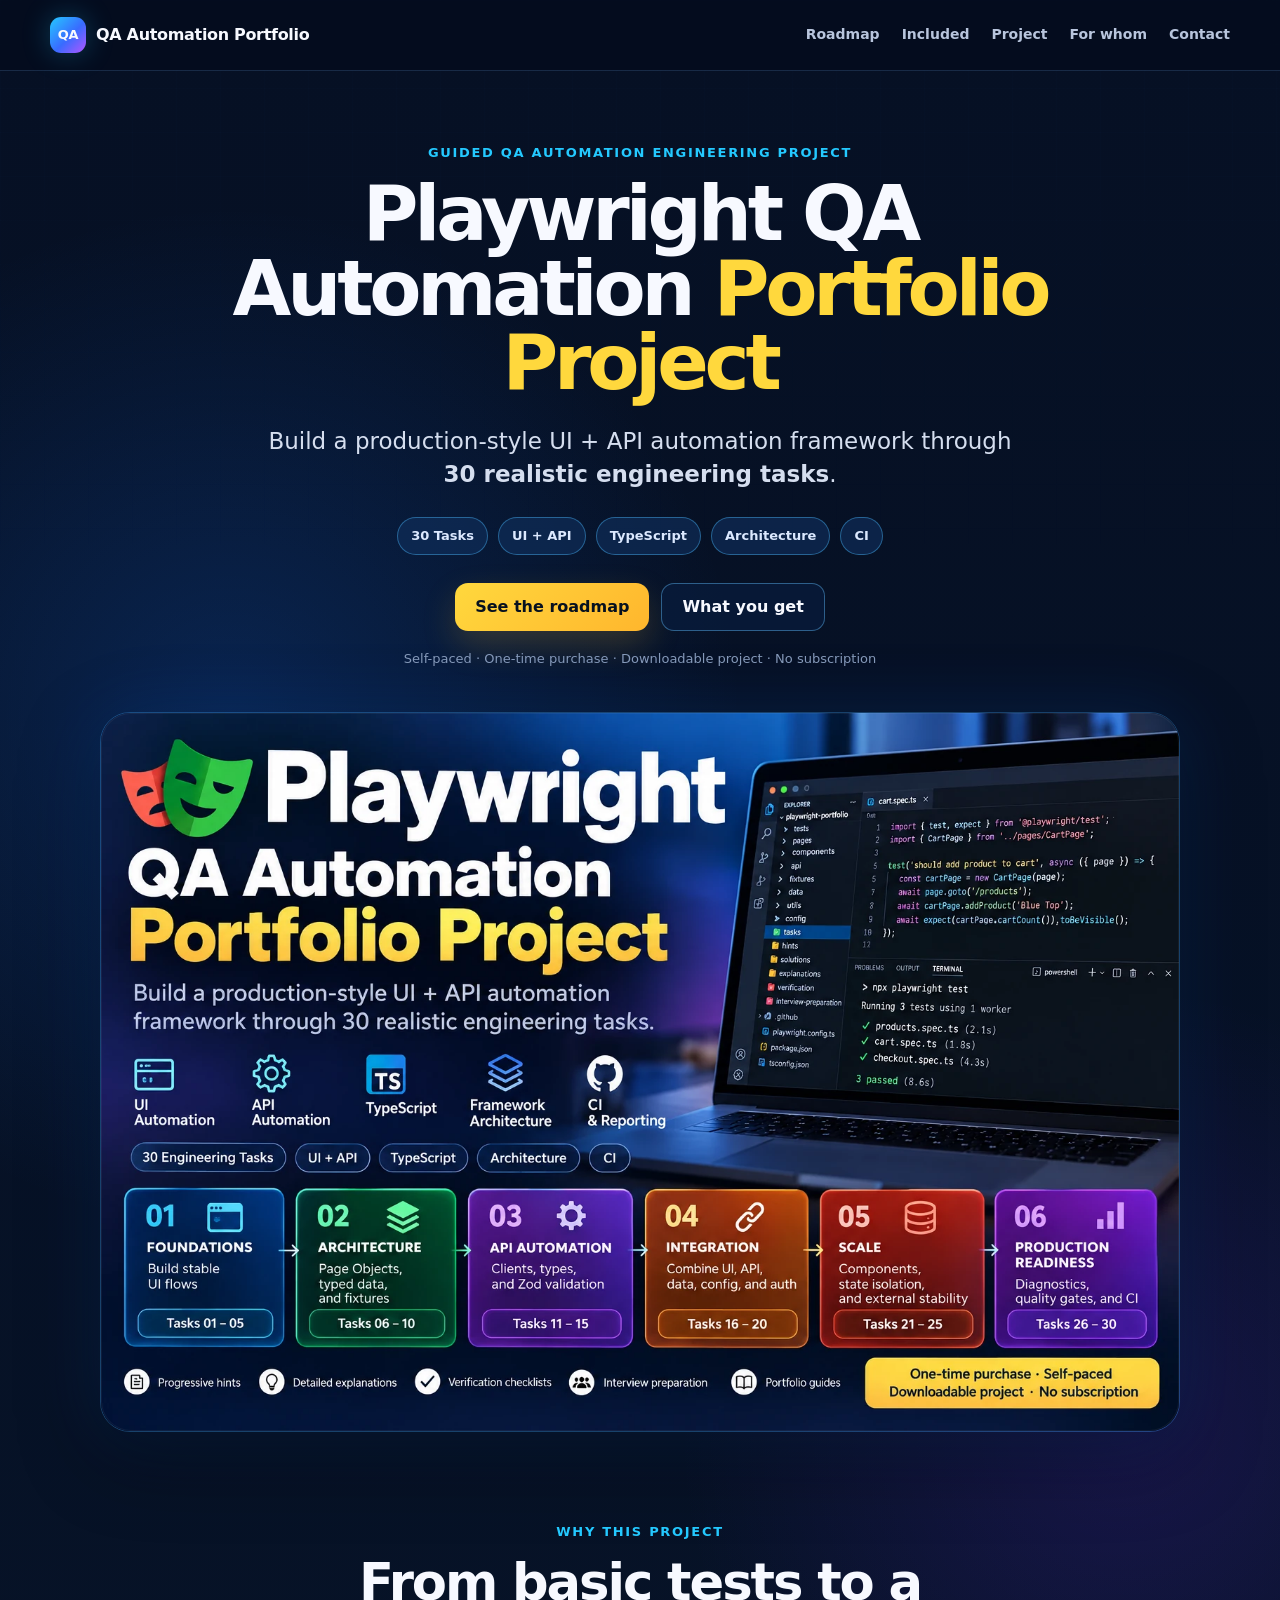
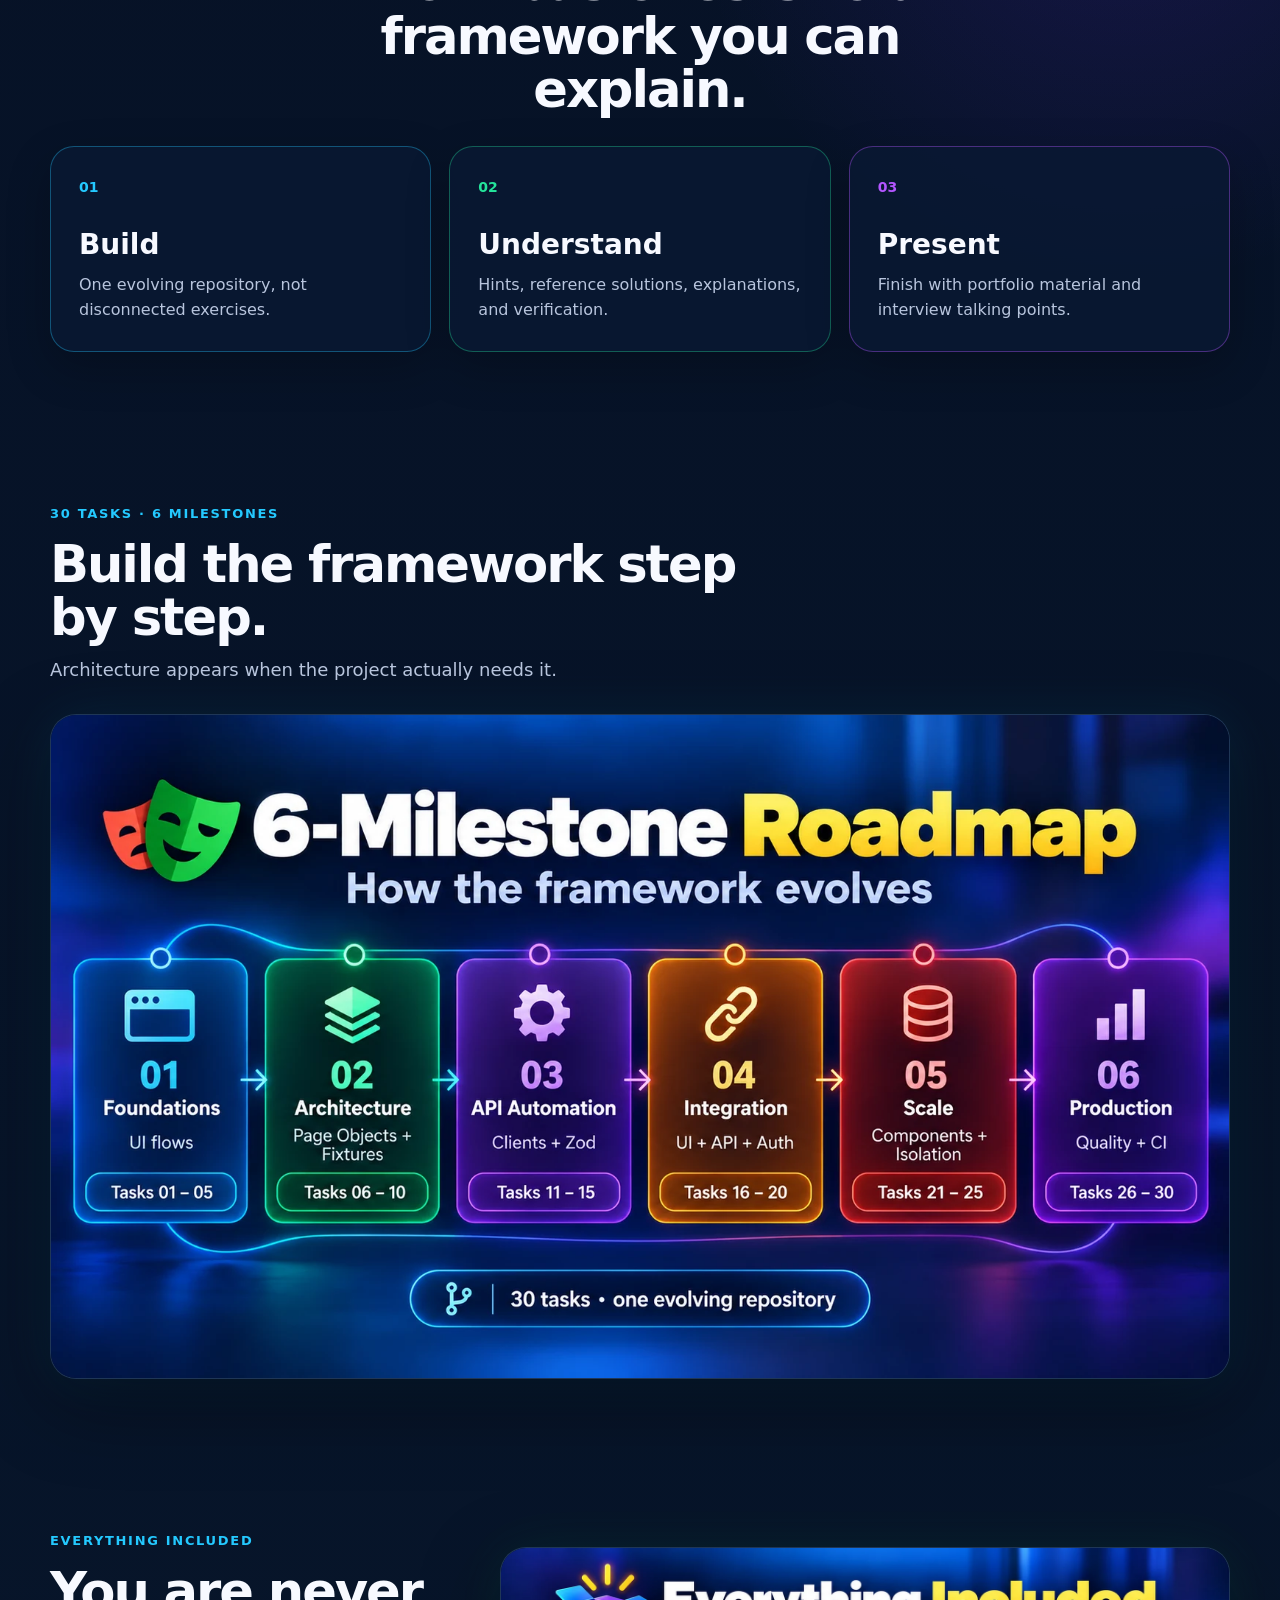
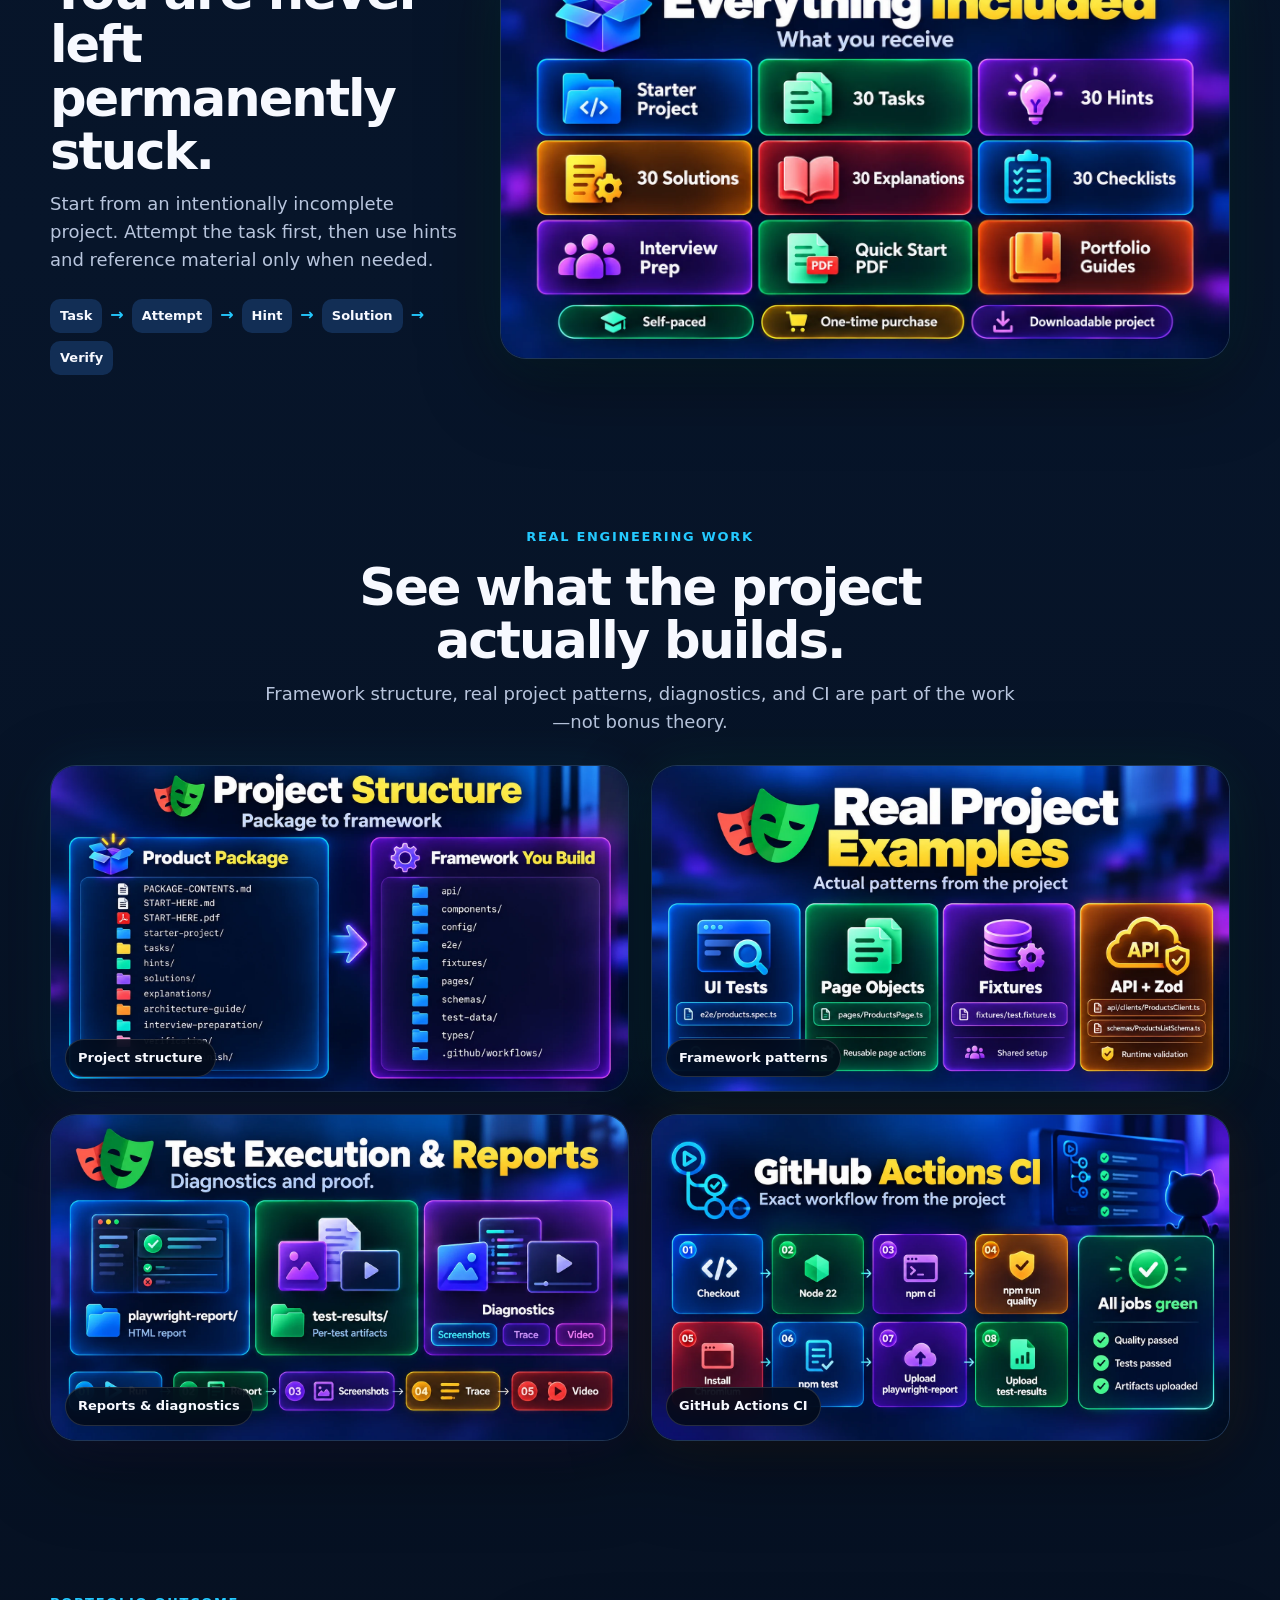
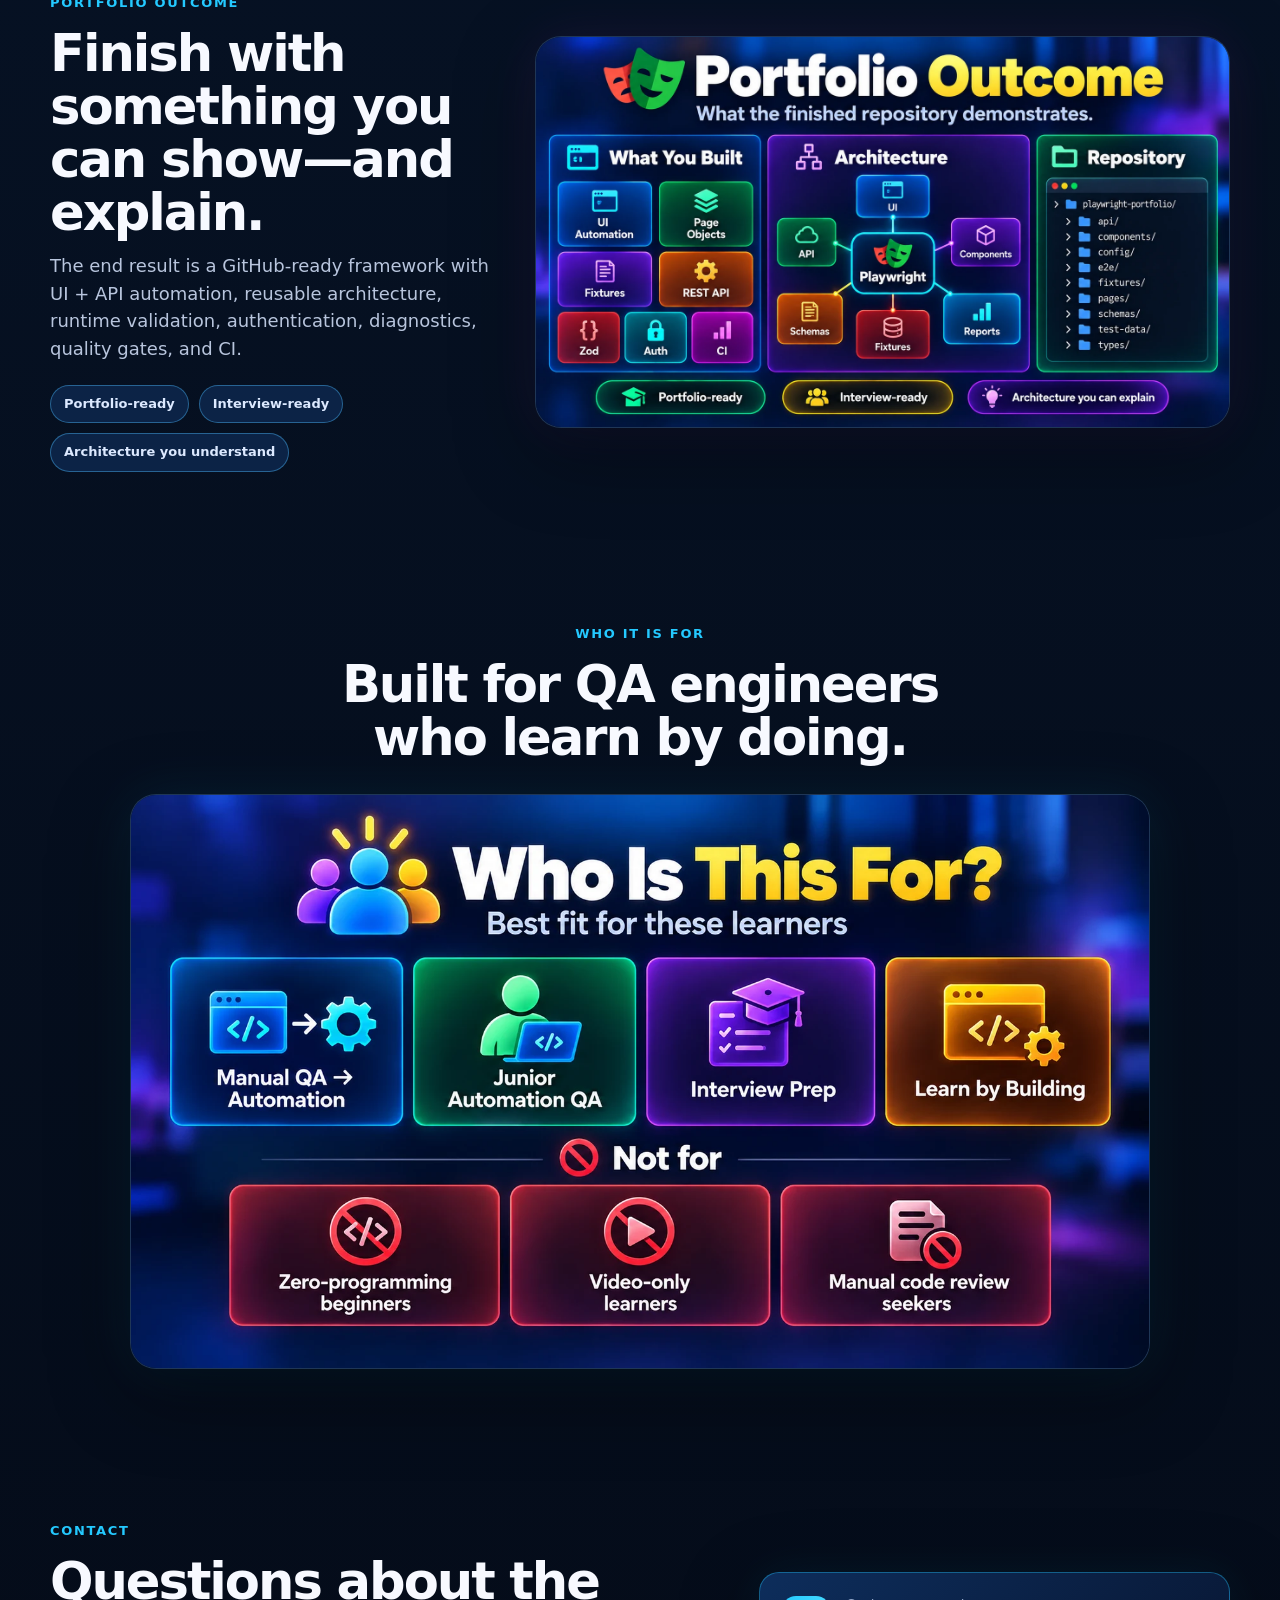
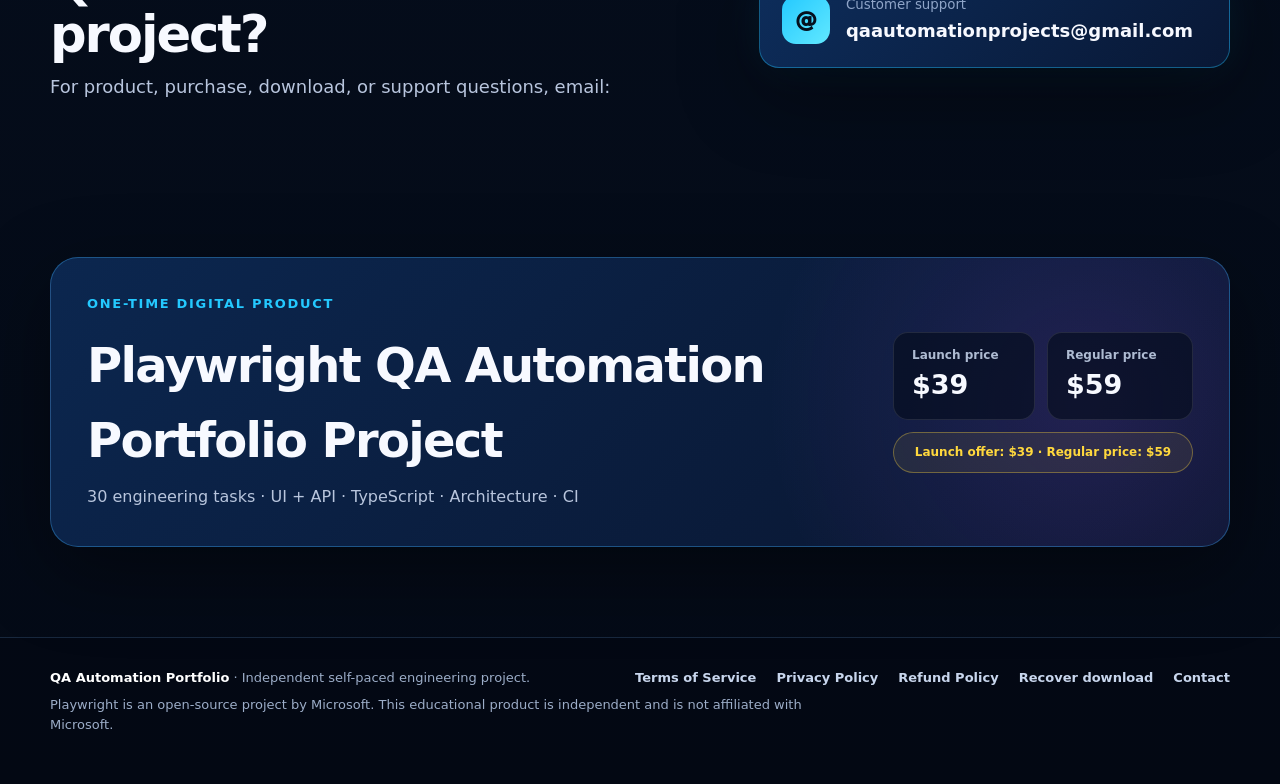
==== commit 056b0cc9: "Add files via upload feat: add purchase download recovery" ====
--- a/index.html
+++ b/index.html
@@ -214,6 +214,7 @@
           <a href="terms.html">Terms of Service</a>
           <a href="privacy.html">Privacy Policy</a>
           <a href="refunds.html">Refund Policy</a>
+          <a href="recover.html">Recover download</a>
           <a href="mailto:qaautomationprojects@gmail.com">Contact</a>
         </nav>
       </div>
--- a/styles.css
+++ b/styles.css
@@ -468,3 +468,98 @@
   .legal-card section h2 { font-size: 22px; }
   .legal-nav { display: none; }
 }
+
+
+/* Paddle sandbox checkout test page */
+.sandbox-card { max-width: 760px; }
+.sandbox-card code {
+  padding: 2px 7px;
+  border-radius: 7px;
+  background: rgba(38, 74, 126, .45);
+  color: #dff6ff;
+}
+.sandbox-product-row {
+  display: flex;
+  justify-content: space-between;
+  align-items: center;
+  gap: 24px;
+  padding: 20px;
+  border-radius: 18px;
+  background: rgba(12, 38, 79, .74);
+  border: 1px solid rgba(72, 184, 255, .24);
+}
+.sandbox-product-row > div > strong { font-size: 18px; }
+.sandbox-product-row p { margin: 5px 0 0; color: #9fb1ce; }
+.sandbox-price { color: var(--yellow); font-size: 30px; }
+.sandbox-buy { margin-top: 8px; }
+.sandbox-buy:disabled { opacity: .55; cursor: wait; }
+.sandbox-status { margin-top: 14px; color: #91e6b8 !important; font-size: 14px; }
+.sandbox-error { color: #ff9a9a !important; }
+@media (max-width: 560px) {
+  .sandbox-product-row { align-items: flex-start; }
+  .sandbox-price { font-size: 25px; }
+}
+
+/* v5: secure sandbox fulfillment */
+.fulfillment-status-row {
+  display: flex;
+  align-items: center;
+  gap: 12px;
+  min-height: 42px;
+}
+.fulfillment-indicator {
+  width: 12px;
+  height: 12px;
+  flex: 0 0 12px;
+  border-radius: 999px;
+  background: #ffd24a;
+  box-shadow: 0 0 18px rgba(255, 210, 74, .55);
+}
+.fulfillment-indicator[data-state="ready"] {
+  background: #43e58a;
+  box-shadow: 0 0 18px rgba(67, 229, 138, .55);
+}
+.fulfillment-indicator[data-state="error"] {
+  background: #ff6b78;
+  box-shadow: 0 0 18px rgba(255, 107, 120, .45);
+}
+.fulfillment-download { margin-top: 18px; }
+
+
+/* v6: purchase recovery */
+.recovery-card { max-width: 780px; }
+.recovery-form {
+  display: grid;
+  gap: 18px;
+  margin-top: 28px;
+}
+.recovery-form label { display: grid; gap: 8px; }
+.recovery-form label > span { color: #dce9ff; font-weight: 850; }
+.recovery-form input {
+  width: 100%;
+  padding: 14px 16px;
+  border-radius: 12px;
+  border: 1px solid rgba(92, 178, 255, .3);
+  background: rgba(8, 26, 57, .9);
+  color: #fff;
+  font: inherit;
+  outline: none;
+}
+.recovery-form input:focus {
+  border-color: rgba(69, 203, 255, .8);
+  box-shadow: 0 0 0 3px rgba(49, 191, 255, .12);
+}
+.recovery-form button { justify-self: start; border: 0; font: inherit; }
+.recovery-form button:disabled { opacity: .62; cursor: wait; }
+.recovery-message { min-height: 28px; margin-top: 18px; color: #a9b9d2; }
+.recovery-success { color: #69e6a2; }
+.recovery-error { color: #ff9a9a; }
+.recovery-download { margin-top: 8px; width: fit-content; }
+.recovery-help {
+  margin-top: 34px;
+  padding-top: 28px;
+  border-top: 1px solid rgba(134, 174, 230, .16);
+}
+.recovery-help h2 { margin: 0 0 10px; font-size: 22px; }
+.recovery-help p { color: #a9b9d2; }
+.recovery-help a { color: #5fd7ff; }
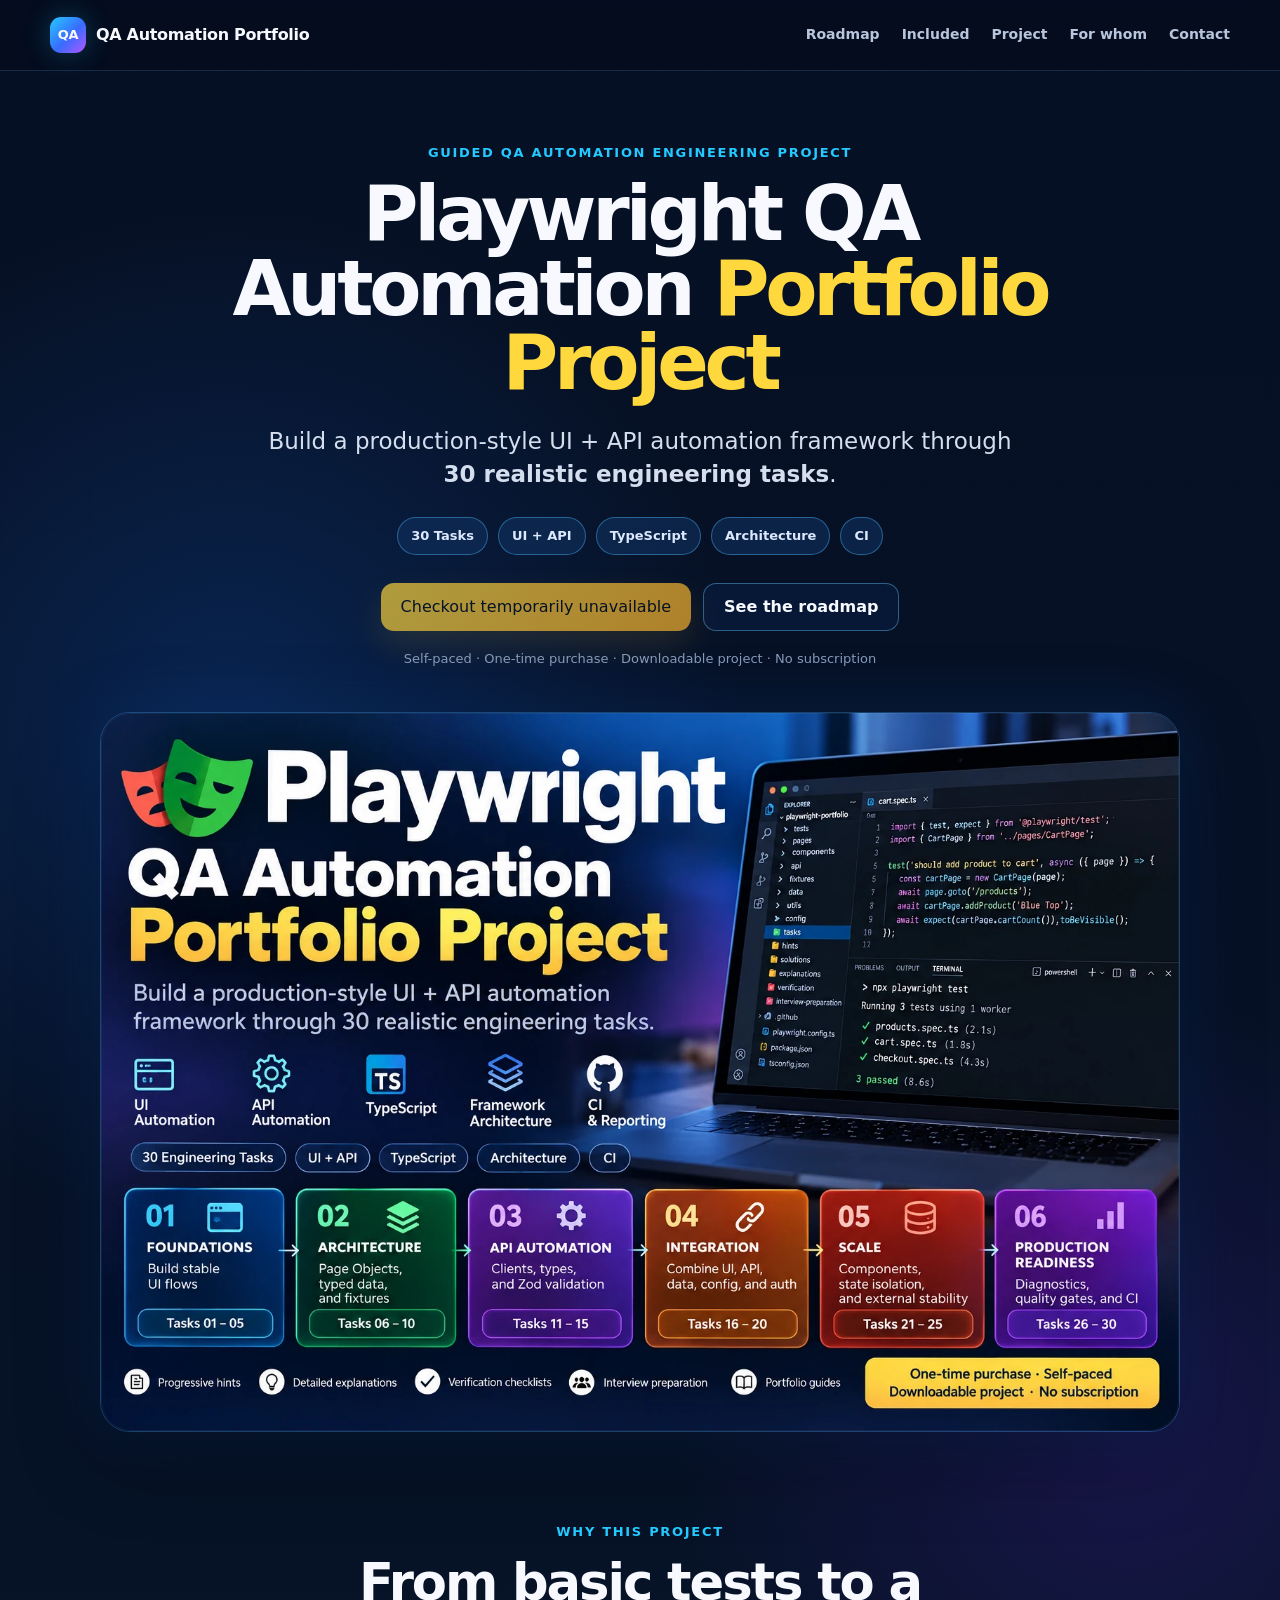
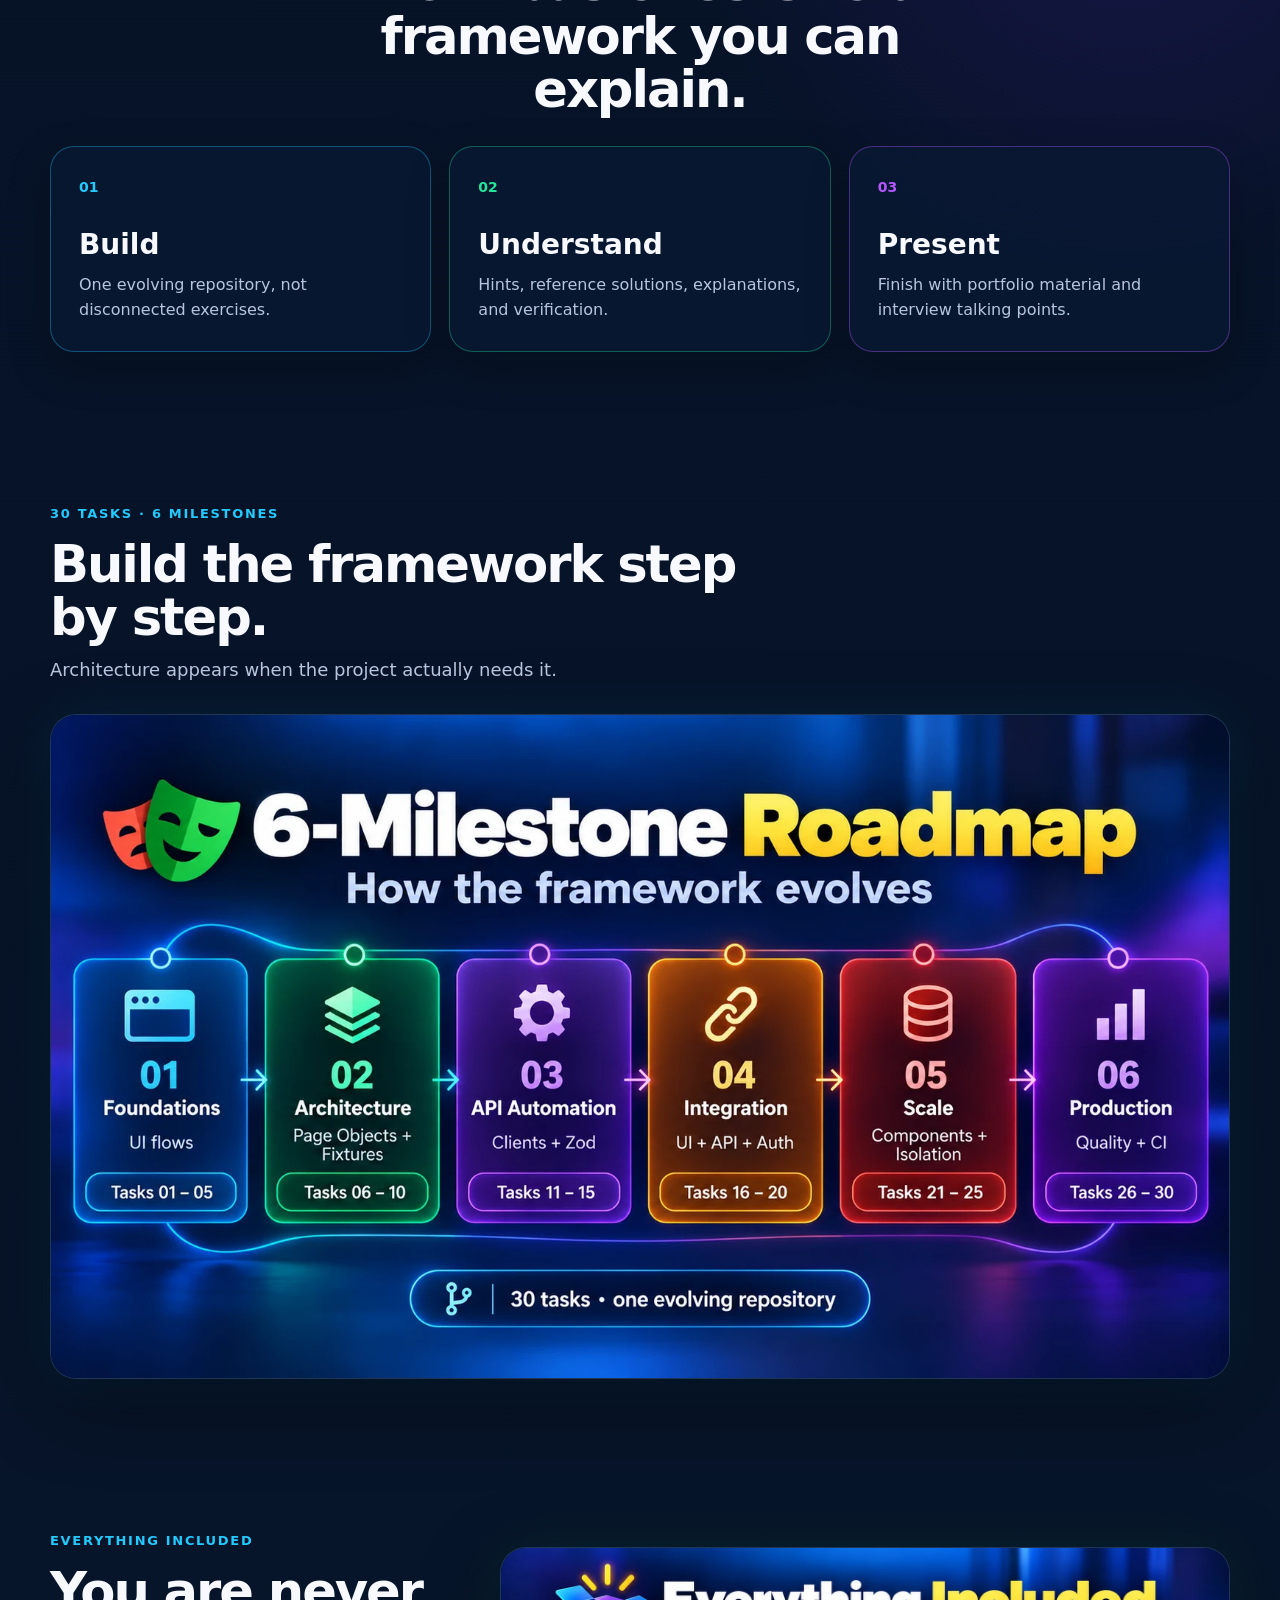
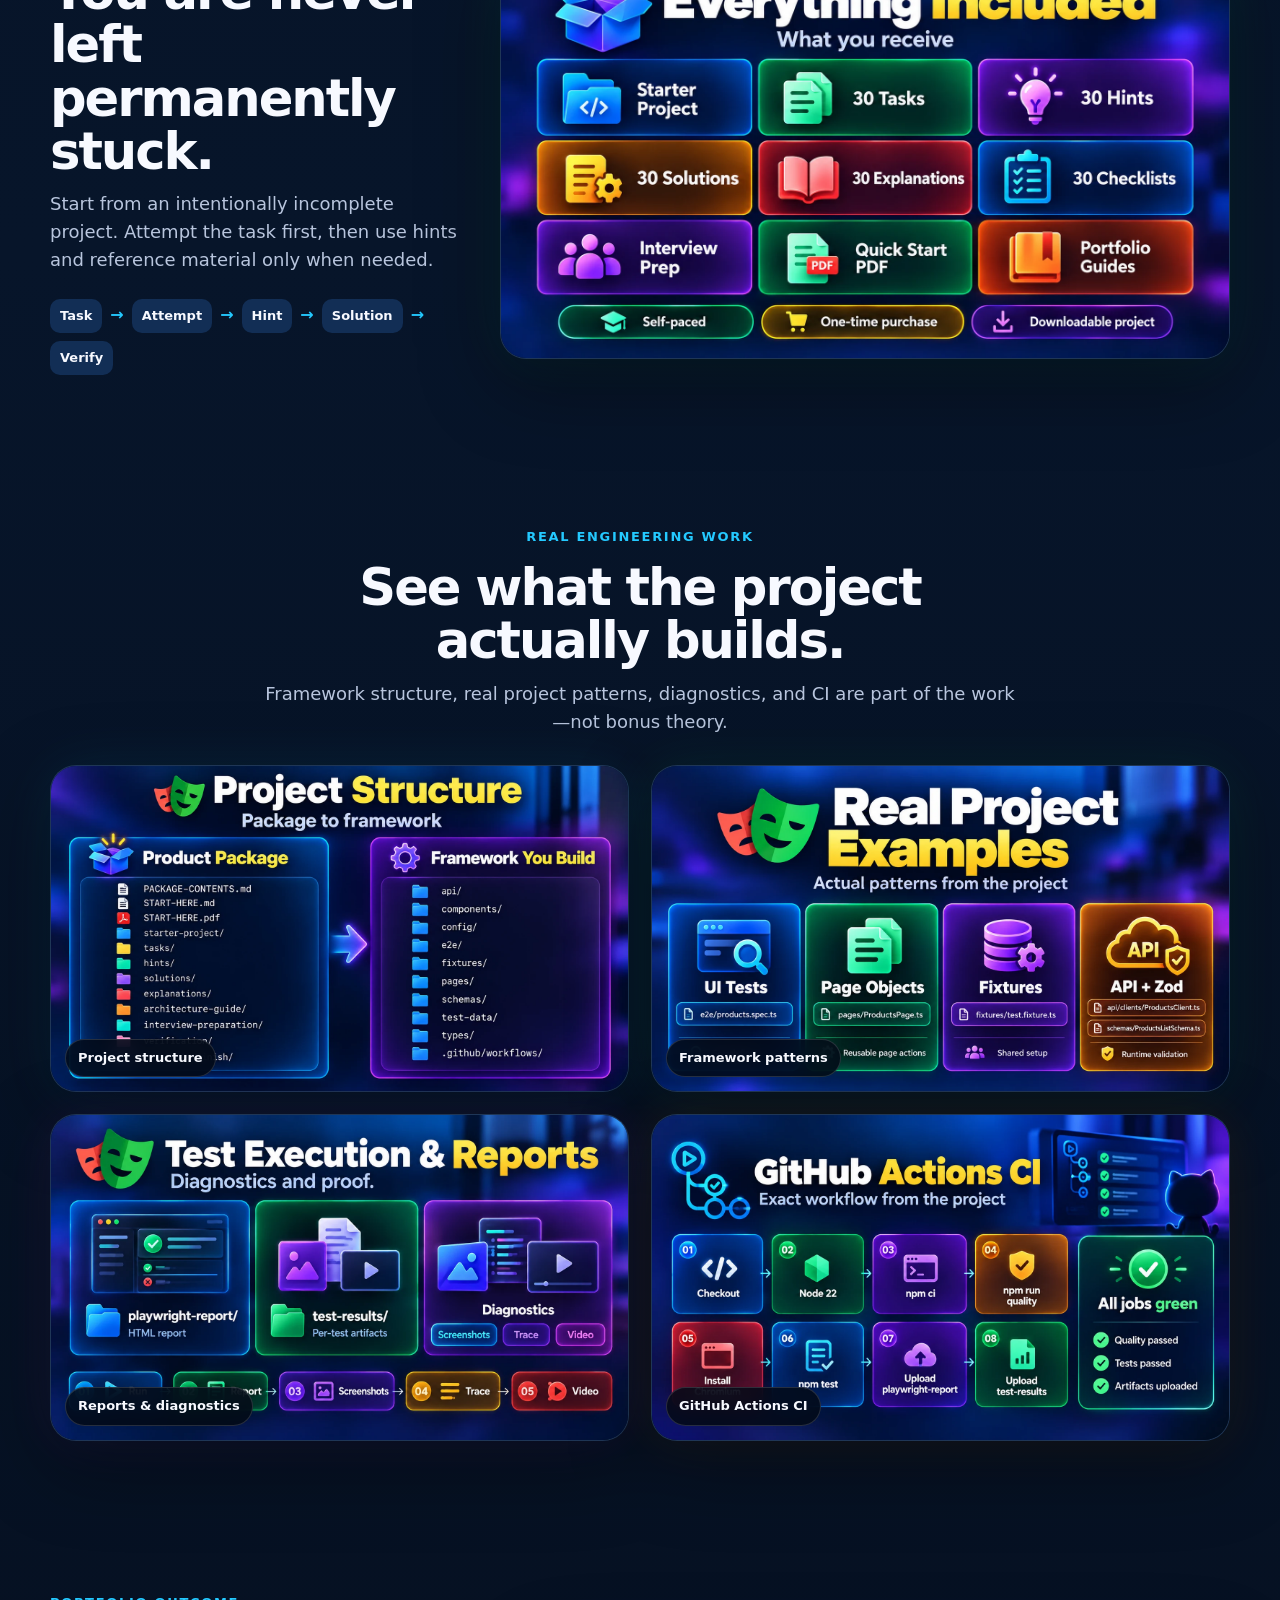
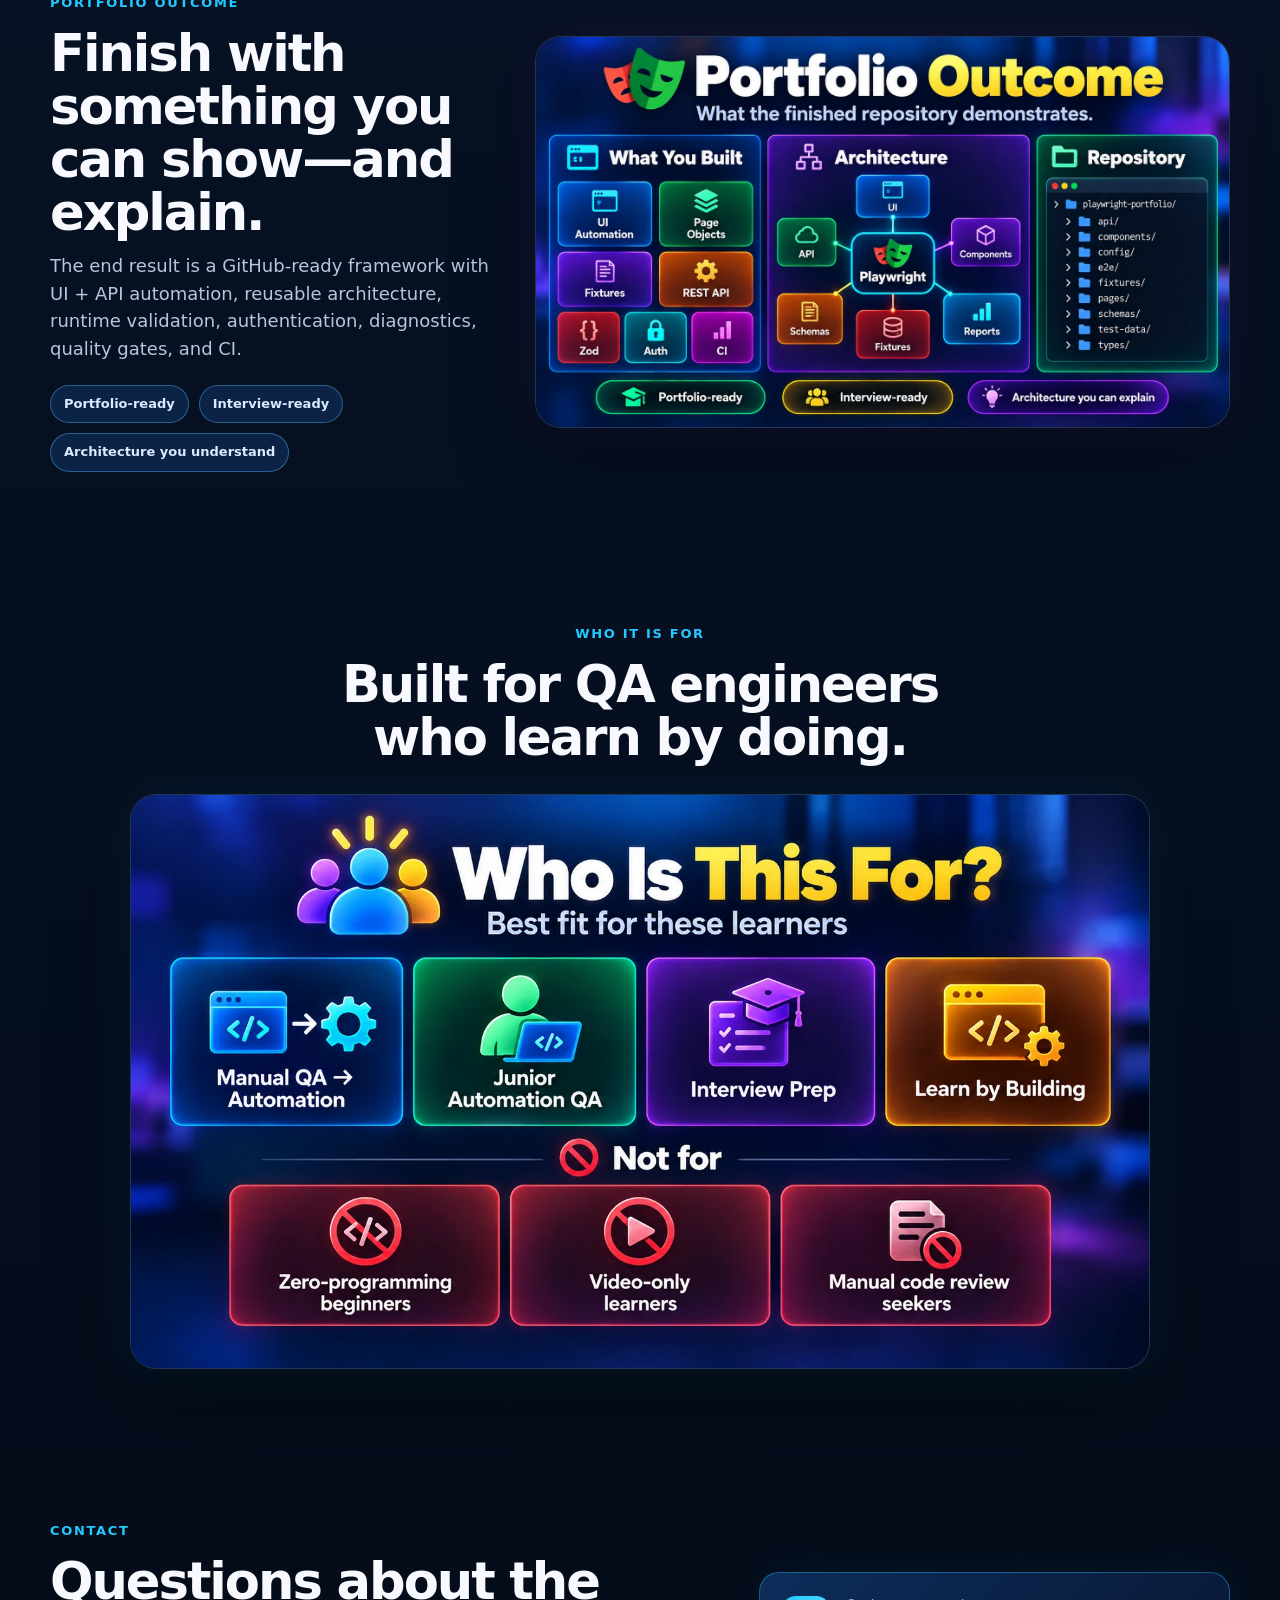
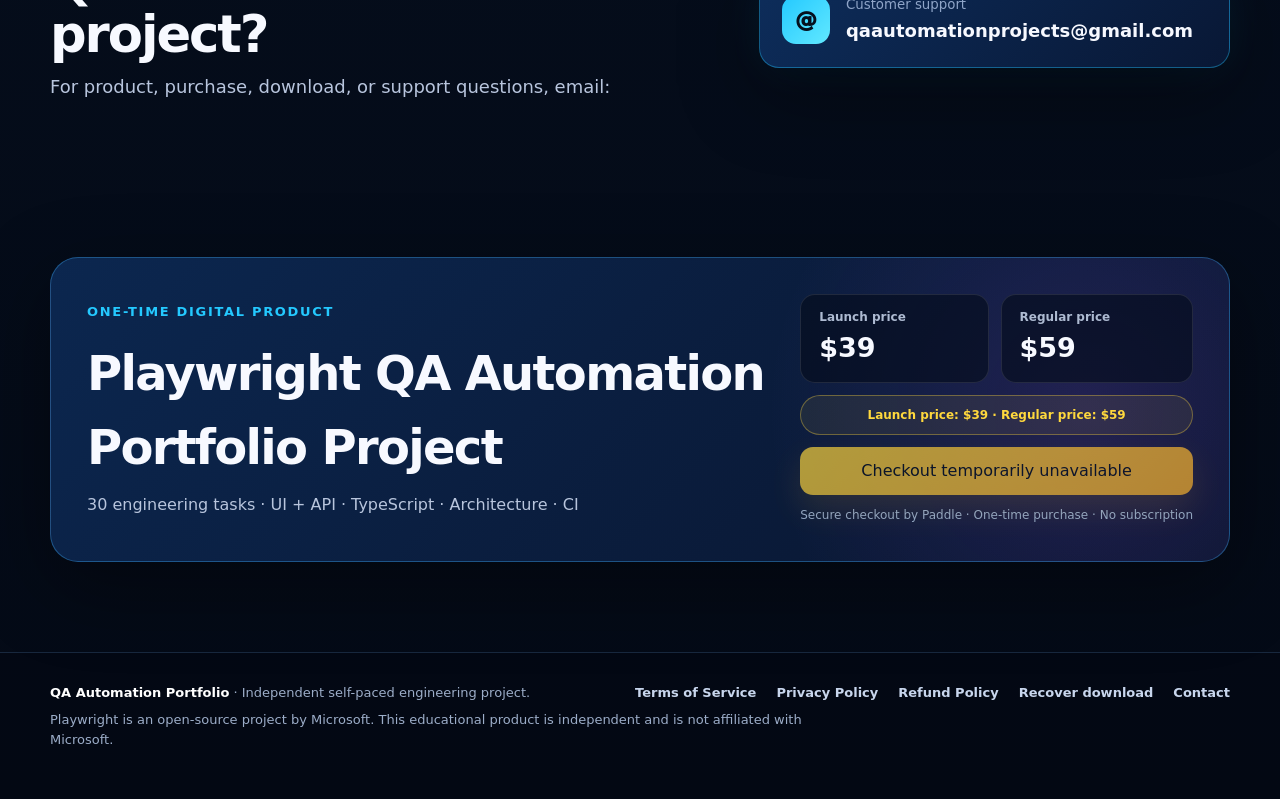
==== commit 32ee4e6e: "feat: enable production Paddle checkout" ====
--- a/index.html
+++ b/index.html
@@ -8,6 +8,9 @@
   <title>Playwright QA Automation Portfolio Project</title>
   <link rel="icon" href="assets/favicon.svg" type="image/svg+xml" />
   <link rel="stylesheet" href="styles.css" />
+  <script src="https://cdn.paddle.com/paddle/v2/paddle.js" defer></script>
+  <script src="paddle-config.js" defer></script>
+  <script src="checkout.js" defer></script>
 </head>
 <body>
   <header class="site-header">
@@ -43,8 +46,10 @@
           <span>CI</span>
         </div>
         <div class="hero-actions">
-          <a class="button primary" href="#roadmap">See the roadmap</a>
-          <a class="button secondary" href="#included">What you get</a>
+          <button class="button primary" type="button" data-paddle-buy disabled>
+            Loading checkout…
+          </button>
+          <a class="button secondary" href="#roadmap">See the roadmap</a>
         </div>
         <p class="microcopy">Self-paced · One-time purchase · Downloadable project · No subscription</p>
       </div>
@@ -201,7 +206,13 @@
       <div class="price-card">
         <div><span>Launch price</span><strong>$39</strong></div>
         <div><span>Regular price</span><strong>$59</strong></div>
-        <span class="status-pill">Launch offer: $39 · Regular price: $59</span>
+        <span class="status-pill">Launch price: $39 · Regular price: $59</span>
+        <button class="button primary price-buy" type="button" data-paddle-buy disabled>
+          Loading checkout…
+        </button>
+        <small class="checkout-note">
+          Secure checkout by Paddle · One-time purchase · No subscription
+        </small>
       </div>
     </section>
   </main>
--- a/styles.css
+++ b/styles.css
@@ -563,3 +563,27 @@
 .recovery-help h2 { margin: 0 0 10px; font-size: 22px; }
 .recovery-help p { color: #a9b9d2; }
 .recovery-help a { color: #5fd7ff; }
+
+
+/* v8: production Paddle checkout */
+button.button {
+  border: 0;
+  font: inherit;
+  cursor: pointer;
+}
+button.button:disabled {
+  cursor: wait;
+  opacity: .68;
+  transform: none;
+}
+.price-buy {
+  grid-column: 1 / -1;
+  width: 100%;
+}
+.checkout-note {
+  grid-column: 1 / -1;
+  color: #8fa4c4;
+  text-align: center;
+  font-size: 12px;
+  line-height: 1.45;
+}
